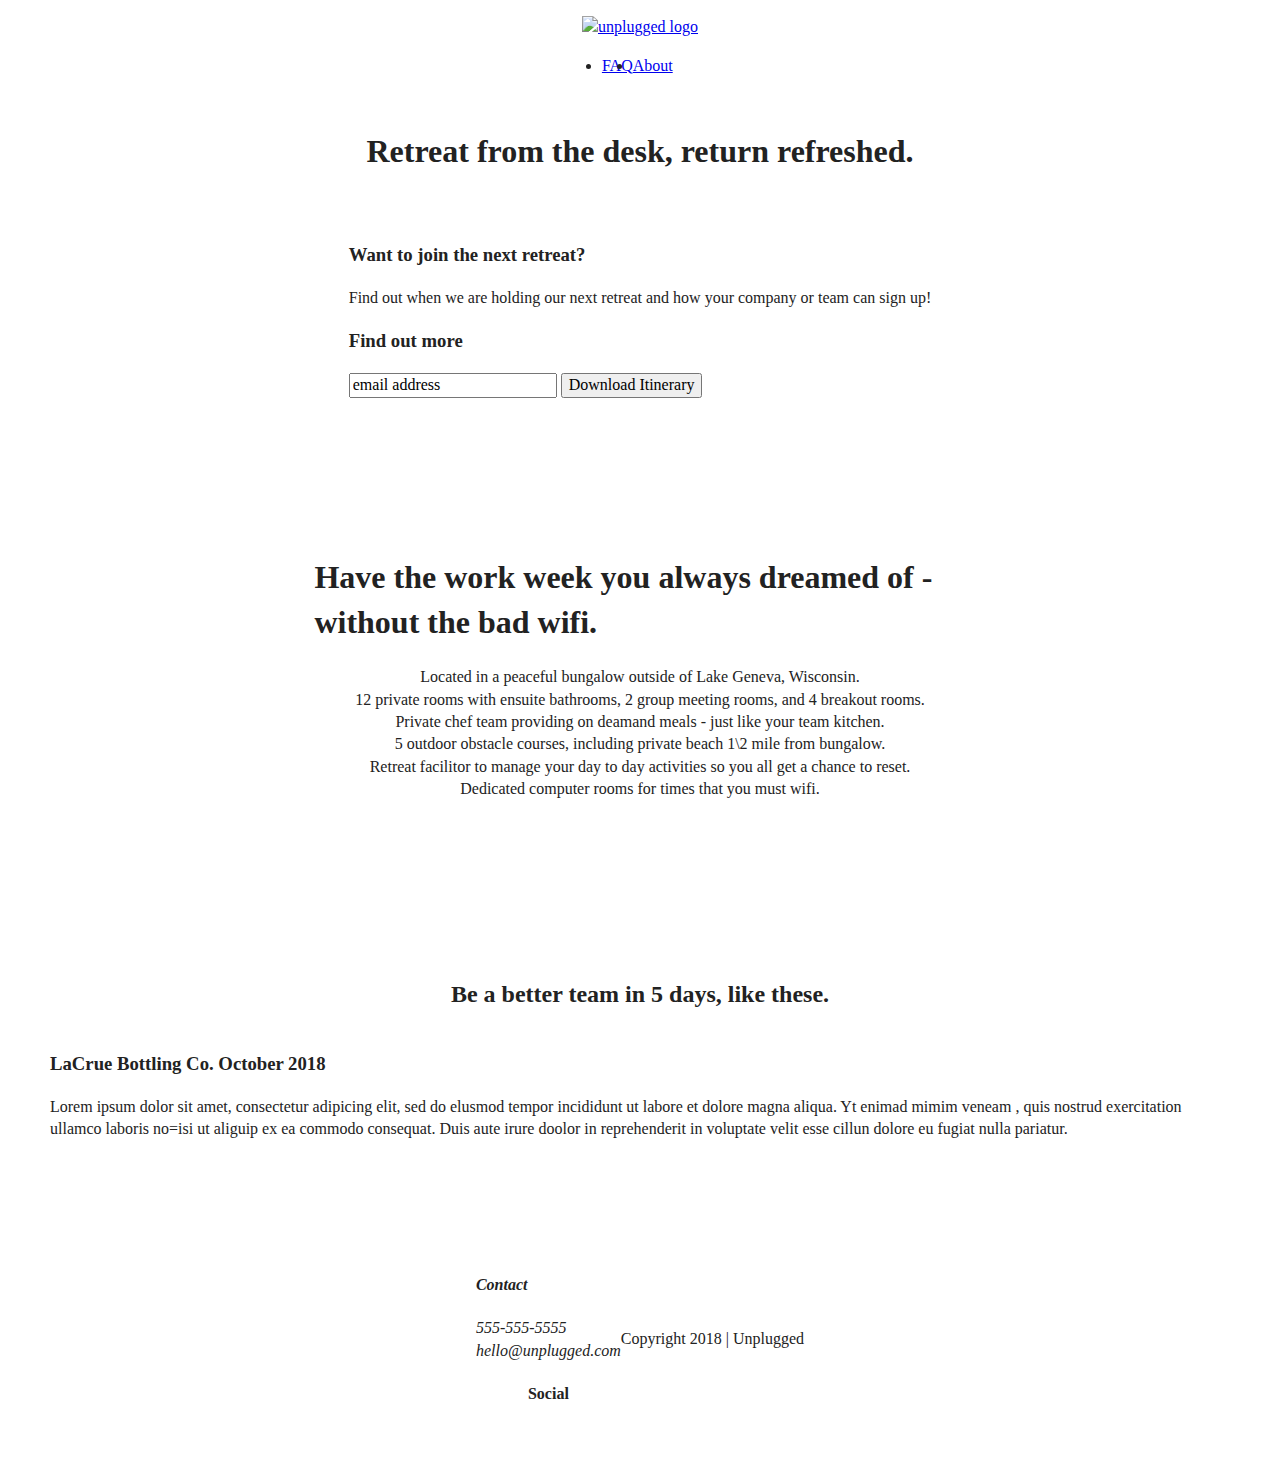
==== index.html @ b589d558 "edit css2" ====
<!doctype html>
<html class="no-js" lang="">

<head>
  <meta charset="utf-8">
  <meta http-equiv="x-ua-compatible" content="ie=edge">
  <title></title>
  <meta name="description" content="">
  <meta name="viewport" content="width=device-width, initial-scale=1, shrink-to-fit=no">

  <link rel="manifest" href="site.webmanifest">
  <link rel="apple-touch-icon" href="icon.png">
  <!-- Place favicon.ico in the root directory -->

  <link rel="stylesheet" href="css/normalize.css">
  <link rel="stylesheet" href="css/main.css">
</head>

<body>
  <!--[if lte IE 9]>
    <p class="browserupgrade">You are using an <strong>outdated</strong> browser. Please <a href="https://browsehappy.com/">upgrade your browser</a> to improve your experience and security.</p>
  <![endif]-->

  <!-- Add your site or application content here -->

  <header>
    <div class="content-wrapper">
      <a href="#">
        <img src="" alt="unplugged logo">
      </a>
      <div class="header-divider"></div>
      <nav>
        <ul>
          <li><a href="faq/index.html" target="_blank">FAQ</a></li>
          <li><a href="about/index.html" target="_blank">About</a></li>
        </ul>
      </nav>
    </div>
  </header>
  <main>
    <section class="hero-area">
      <div class="content-wrapper">
        <h1>Retreat from the desk, return refreshed.</h1>
      </div>
    </section>
    <aside>
      <div class="content-wrapper">
        <div class="form-description">
          <h3>Want to join the next retreat?</h3>
          <p>
            Find out when we are holding our next retreat and how your company or team can sign up!
          </p>
        </div>
        <div class="form">
          <h3>Find out more</h3>
          <input type="text" name="name" value="email address">
          <input type="button" value="Download Itinerary">
        </div>
      </div> <!-- aside content wrapper ends -->
    </aside>

    <section class="features">
      <article class="features-items">
        <h1>Have the work week you always dreamed of - without the bad wifi.</h1>
        <p class="fontawesome-icon"></p>
        <p class="features-item-description">Located in a peaceful bungalow outside of Lake Geneva, Wisconsin.</p>
        <p class="fontawesome-icon"></p>
        <p class="features-item-description">12 private rooms with ensuite bathrooms, 2 group meeting rooms, and 4 breakout rooms.</p>
        <p class="fontawesome-icon"></p>
        <p class="features-item-description">Private chef team providing on deamand meals - just like your team kitchen.</p>
        <p class="fontawesome-icon"></p>
        <p class="features-item-description">5 outdoor obstacle courses, including private beach 1\2 mile from bungalow.</p>
        <p class="fontawesome-icon"></p>
        <p class="features-item-description">Retreat facilitor to manage your day to day activities so you all get a chance to reset.</p>
        <p class="fontawesome-icon"></p>
        <p class="features-item-description">Dedicated computer rooms for times that you must wifi.</p>
      </article>
    </section>

    <section class="reviews">
        <div class="content-wrapper">
        <h2>Be a better team in 5 days, like these.</h2>
        <div>    
          <h3>LaCrue Bottling Co. October 2018</h3>
        <p>Lorem ipsum dolor sit amet, consectetur adipicing elit, sed do elusmod tempor incididunt ut labore et dolore magna aliqua. Yt enimad mimim veneam , quis nostrud exercitation ullamco laboris no=isi ut aliguip ex ea commodo consequat. Duis aute irure doolor in reprehenderit in voluptate velit esse cillun dolore eu fugiat nulla pariatur.</p>
      </div>
        
      </div>
      </section>

  </main> <!-- main wrapper -->

  
  <footer>
    <div class="content-wrapper">
      <div class="footer-content">
        <address class="contact">
          <h4>Contact</h4>
          <p>
            555-555-5555<br>
            hello@unplugged.com
          </p>
        </address>
        <div class="social">
          <h4>Social</h4>
          <div class="social-icons">
            <p>
              <a href="https://www.facebook.com/Arnieb/" target="_blank"></a>
            </p>
            <p>
              <a href="https://twitter.com/Arnieb" target="_blank"></a>
            </p>
            <p>
              <a href="https://www.instagram.com/Arnieb/" target="_blank"></a>
            </p>
          </div>
        </div>
      </div> <!-- footer content ends -->
    </div>
    <!--footer content-wrapper ends-->
    <div class="copyright">
      <p>Copyright 2018 | Unplugged</p>
    </div>
  </footer>
  <script src="js/vendor/modernizr-3.6.0.min.js"></script>
  <script src="https://code.jquery.com/jquery-3.3.1.min.js" integrity="sha256-FgpCb/KJQlLNfOu91ta32o/NMZxltwRo8QtmkMRdAu8="
    crossorigin="anonymous"></script>
  <script>
    window.jQuery || document.write('<script src="js/vendor/jquery-3.3.1.min.js"><\/script>')

  </script>
  <script src="js/plugins.js"></script>
  <script src="js/main.js"></script>

  <!-- Google Analytics: change UA-XXXXX-Y to be your site's ID. -->
  <script>
    window.ga = function () {
      ga.q.push(arguments)
    };
    ga.q = [];
    ga.l = +new Date;
    ga('create', 'UA-XXXXX-Y', 'auto');
    ga('send', 'pageview')

  </script>
  <script src="https://www.google-analytics.com/analytics.js" async defer></script>
</body>

</html>
---- css/main.css ----
/*! HTML5 Boilerplate v7.1.0 | MIT License | https://html5boilerplate.com/ */

/* main.css 1.0.0 | MIT License | https://github.com/h5bp/main.css#readme */
/*
 * What follows is the result of much research on cross-browser styling.
 * Credit left inline and big thanks to Nicolas Gallagher, Jonathan Neal,
 * Kroc Camen, and the H5BP dev community and team.
 */

 
/* ==========================================================================
   Base styles: opinionated defaults
   ========================================================================== */

   html {
    color: #222;
    font-size: 1em;
    line-height: 1.4;
}

/*
 * Remove text-shadow in selection highlight:
 * https://twitter.com/miketaylr/status/12228805301
 *
 * Vendor-prefixed and regular ::selection selectors cannot be combined:
 * https://stackoverflow.com/a/16982510/7133471
 *
 * Customize the background color to match your design.
 */

::-moz-selection {
    background: #b3d4fc;
    text-shadow: none;
}

::selection {
    background: #b3d4fc;
    text-shadow: none;
}

/*
 * A better looking default horizontal rule
 */

hr {
    display: block;
    height: 1px;
    border: 0;
    border-top: 1px solid #ccc;
    margin: 1em 0;
    padding: 0;
}

/*
 * Remove the gap between audio, canvas, iframes,
 * images, videos and the bottom of their containers:
 * https://github.com/h5bp/html5-boilerplate/issues/440
 */

audio,
canvas,
iframe,
img,
svg,
video {
    vertical-align: middle;
}

/*
 * Remove default fieldset styles.
 */

fieldset {
    border: 0;
    margin: 0;
    padding: 0;
}

/*
 * Allow only vertical resizing of textareas.
 */

textarea {
    resize: vertical;
}

/* ==========================================================================
   Browser Upgrade Prompt
   ========================================================================== */

.browserupgrade {
    margin: 0.2em 0;
    background: #ccc;
    color: #000;
    padding: 0.2em 0;
}




 /* ==========================================================================
   Author's custom styles
   ========================================================================== */

/*---------base-header----footer---styles--------*/

header, 
footer{
    display: flex;
    justify-content: center;
    align-items: center;
    flex-flow: row wrap;
}


header {
    padding: 15px 0;
}
}

header .content-wrapper {
    display: flex;
    justify-content: center;
    align-items: center;
    flex-flow: row wrap;
    margin: 0;

}

header figure {

}

.contact-wrapper {
    width: 100%;
}

.header-devider {
    width:     ;

}

header nav {
    display: flex;
    justify-content: space-around;
    align-items: center;
    flex-flow: row wrap;
    width: 60%;

}

.reviews {
    display: flex;
    justify-content: center;
    align-items: center;
    flex-flow: row wrap;

}

header nav ul {
    display: flex;
    justify-content: center;
    align-items: center;
    width: 44%;
}

.hero-area {
    display: flex;
    justify-content: center;
    align-items: center;
}

aside {
    display: flex;
    justify-content: center;
    align-items: center;
    flex-flow: row wrap;
    padding: 28px 36px;
}



.features {
    display: flex;
    justify-content: center;
    align-items: center;
    flex-flow: row wrap;
    padding: 48px; 
}

.features article{
    width: 100%;
    padding: 60px;
}

.features .features-items {
    display: flex;
    justify-content: center;
    align-items: center;
    flex-flow: row wrap;
    width: 55%;
}  

.features p {
    margin: 0px;
}

.reviews {
    display: flex;
    justify-content: center;
    align-items: center;
    flex-flow: row wrap;
    padding: 50px;
}

.reviews h3{
    width: 47%;
}

.reviews .content-wrapper {
    display: flex;
    justify-content: center;
    align-items: center;
    flex-flow: row wrap;
}

.mission {
    display: flex;
    justify-content: center;
    align-items: center;
    flex-flow: row wrap;
}

.contact-section {
    display: flex;
    justify-content: center;
    align-items: center;
    flex-flow: row wrap;
}

.faq {
    display: flex;
    justify-content: center;
    align-items: center;
    flex-flow: row wrap;
}

.faq .content-wrapper {
    display: flex;
    justify-content: center;
    align-items: center;
    flex-flow: row wrap;
}

/*----------------Mobile Styles - Homepage------------*/

.hero-area {
    flex-flow: row wrap;

}


/*------footer------*/

footer {
    padding: 46px 0;
}

footer .comtent-wrapper {
    width: 55%;
    margin: 50px 0;
}

footer .social-icons {
    display: flex;
    justify-content: center;
    align-items: center;
}

footer .social {
    display: flex;
    justify-content: center;
    align-items: center;
}

footer p {
    margin: 0px;
}







 /* ==========================================================================
   Helper classes
   ========================================================================== */

/*
 * Hide visually and from screen readers
 */

 .hidden {
  display: none !important;
}

/*
* Hide only visually, but have it available for screen readers:
* https://snook.ca/archives/html_and_css/hiding-content-for-accessibility
*
* 1. For long content, line feeds are not interpreted as spaces and small width
*    causes content to wrap 1 word per line:
*    https://medium.com/@jessebeach/beware-smushed-off-screen-accessible-text-5952a4c2cbfe
*/

.visuallyhidden {
  border: 0;
  clip: rect(0 0 0 0);
  height: 1px;
  margin: -1px;
  overflow: hidden;
  padding: 0;
  position: absolute;
  width: 1px;
  white-space: nowrap; /* 1 */
}

/*
* Extends the .visuallyhidden class to allow the element
* to be focusable when navigated to via the keyboard:
* https://www.drupal.org/node/897638
*/

.visuallyhidden.focusable:active,
.visuallyhidden.focusable:focus {
  clip: auto;
  height: auto;
  margin: 0;
  overflow: visible;
  position: static;
  width: auto;
  white-space: inherit;
}

/*
* Hide visually and from screen readers, but maintain layout
*/

.invisible {
  visibility: hidden;
}

/*
* Clearfix: contain floats
*
* For modern browsers
* 1. The space content is one way to avoid an Opera bug when the
*    `contenteditable` attribute is included anywhere else in the document.
*    Otherwise it causes space to appear at the top and bottom of elements
*    that receive the `clearfix` class.
* 2. The use of `table` rather than `block` is only necessary if using
*    `:before` to contain the top-margins of child elements.
*/

.clearfix:before,
.clearfix:after {
  content: " "; /* 1 */
  display: table; /* 2 */
}

.clearfix:after {
  clear: both;
}

 
/* ==========================================================================
   EXAMPLE Media Queries for Responsive Design.
   These examples override the primary ('mobile first') styles.
   Modify as content requires.
   ========================================================================== */

   @media only screen and (min-width: 35em) {
    /* Style adjustments for viewports that meet the condition */
}

@media print,
       (-webkit-min-device-pixel-ratio: 1.25),
       (min-resolution: 1.25dppx),
       (min-resolution: 120dpi) {
    /* Style adjustments for high resolution devices */
}

 
/* ==========================================================================
   Print styles.
   Inlined to avoid the additional HTTP request:
   https://www.phpied.com/delay-loading-your-print-css/
   ========================================================================== */

   @media print {
    *,
    *:before,
    *:after {
        background: transparent !important;
        color: #000 !important; /* Black prints faster */
        -webkit-box-shadow: none !important;
        box-shadow: none !important;
        text-shadow: none !important;
    }

    a,
    a:visited {
        text-decoration: underline;
    }

    a[href]:after {
        content: " (" attr(href) ")";
    }

    abbr[title]:after {
        content: " (" attr(title) ")";
    }

    /*
     * Don't show links that are fragment identifiers,
     * or use the `javascript:` pseudo protocol
     */

    a[href^="#"]:after,
    a[href^="javascript:"]:after {
        content: "";
    }

    pre {
        white-space: pre-wrap !important;
    }
    pre,
    blockquote {
        border: 1px solid #999;
        page-break-inside: avoid;
    }

    /*
     * Printing Tables:
     * http://css-discuss.incutio.com/wiki/Printing_Tables
     */

    thead {
        display: table-header-group;
    }

    tr,
    img {
        page-break-inside: avoid;
    }

    p,
    h2,
    h3 {
        orphans: 3;
        widows: 3;
    }

    h2,
    h3 {
        page-break-after: avoid;
    }
}
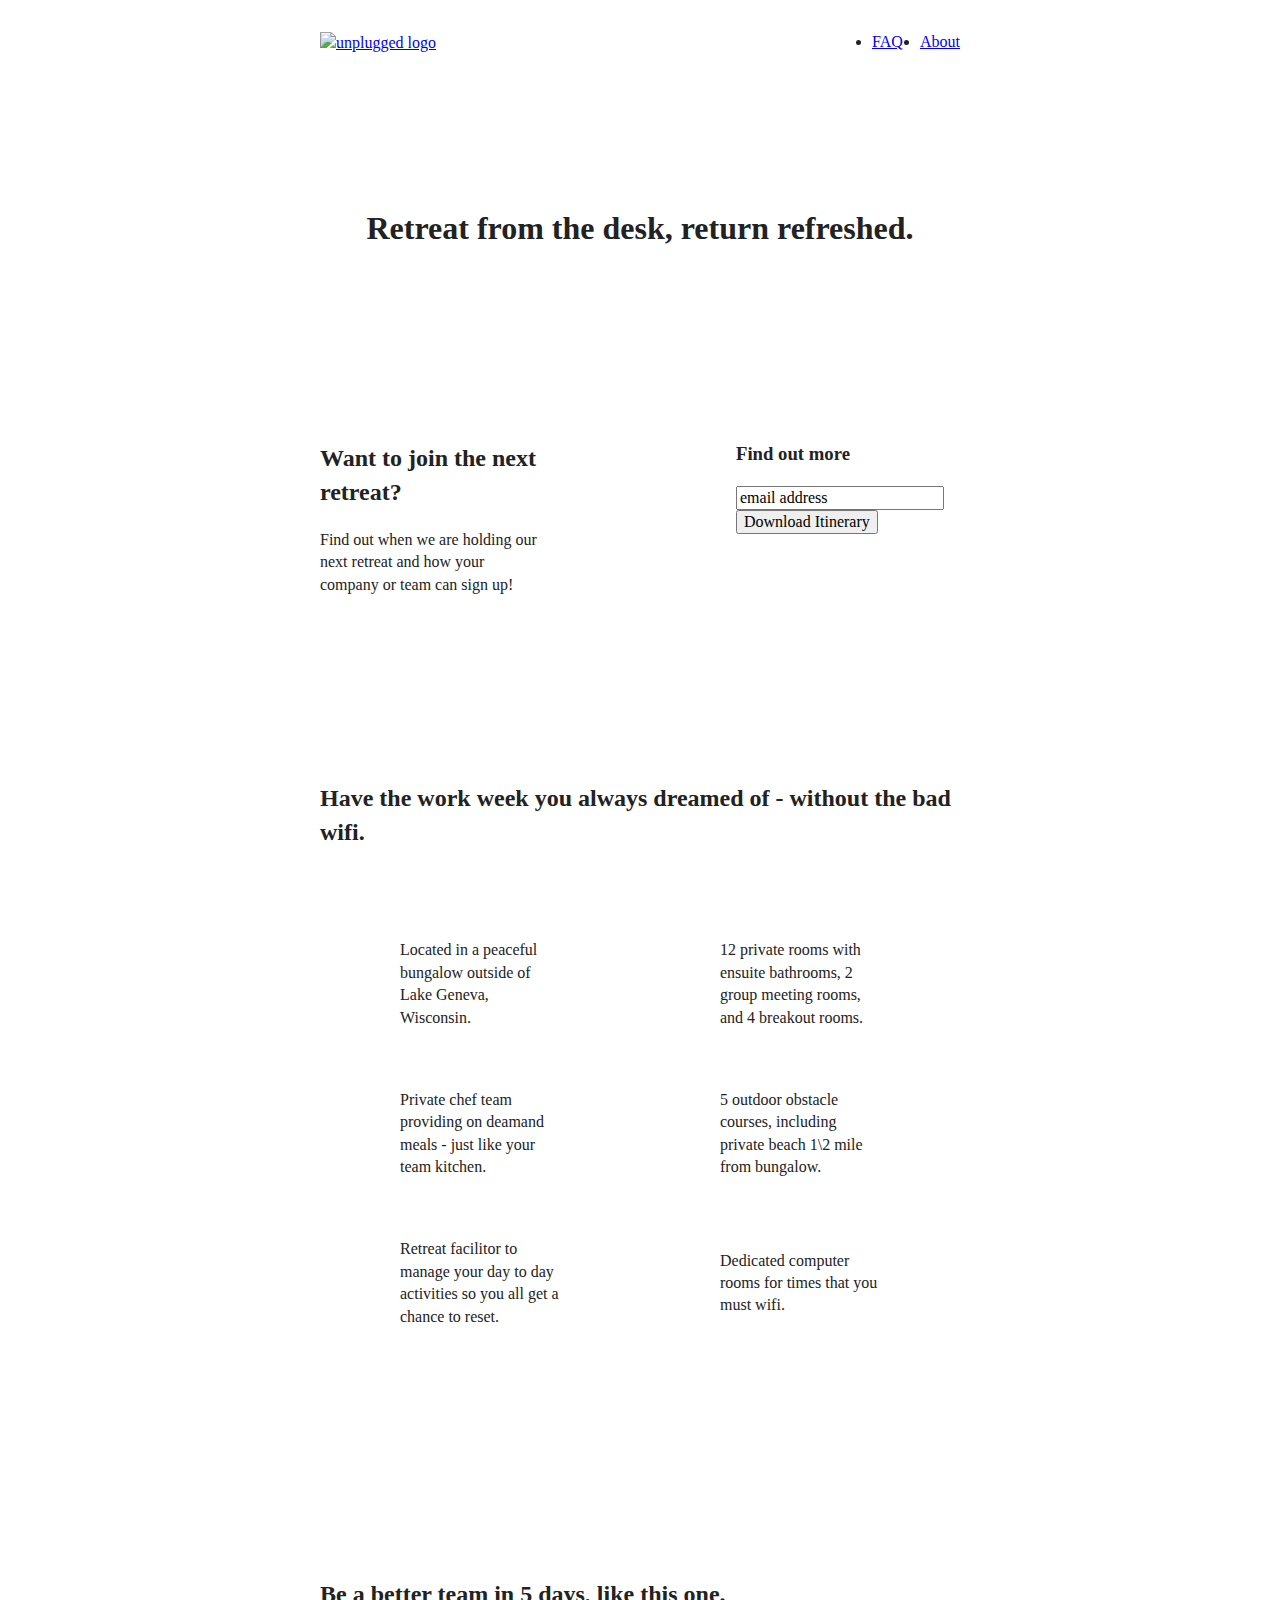
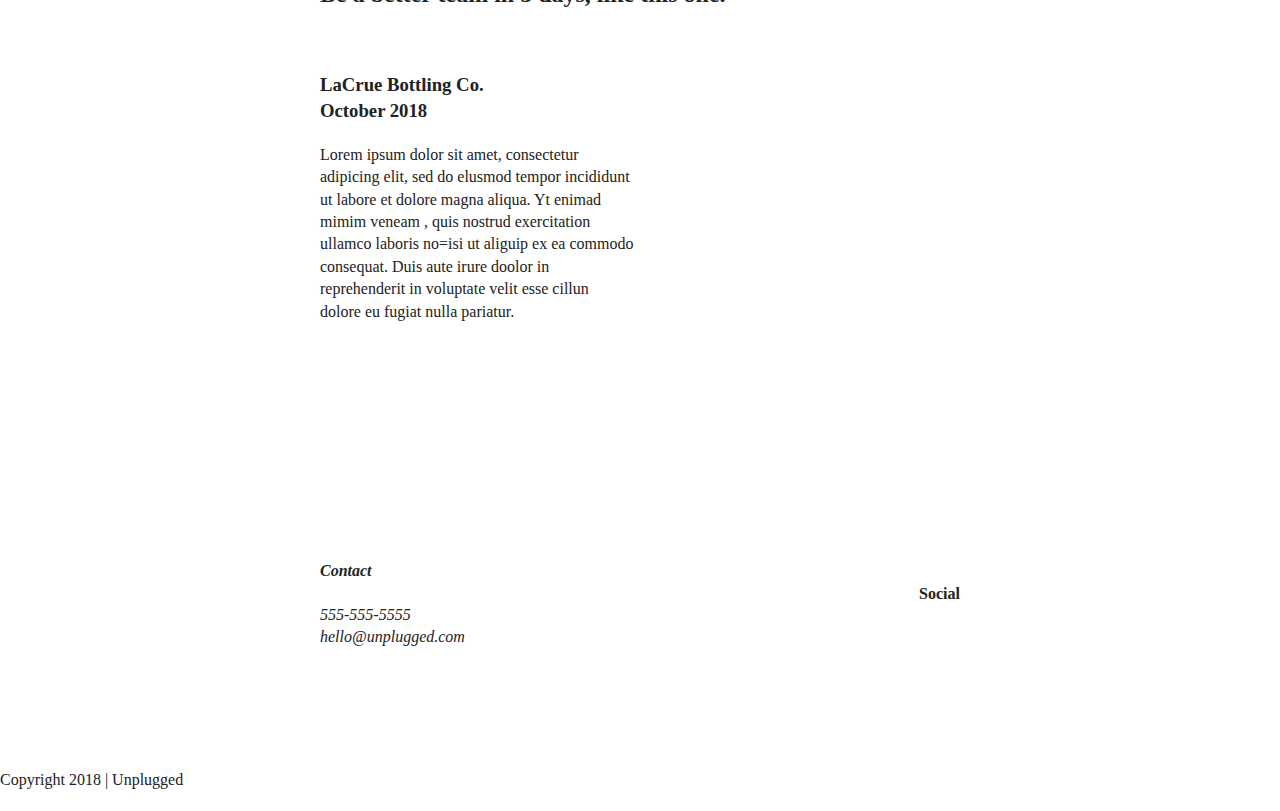
==== commit 7beadbf8: "edit css/html" ====
--- a/index.html
+++ b/index.html
@@ -37,16 +37,18 @@
       </nav>
     </div>
   </header>
+  
   <main>
     <section class="hero-area">
       <div class="content-wrapper">
         <h1>Retreat from the desk, return refreshed.</h1>
       </div>
     </section>
-    <aside>
+
+    <aside>      
       <div class="content-wrapper">
         <div class="form-description">
-          <h3>Want to join the next retreat?</h3>
+          <h2>Want to join the next retreat?</h2>
           <p>
             Find out when we are holding our next retreat and how your company or team can sign up!
           </p>
@@ -60,37 +62,51 @@
     </aside>
 
     <section class="features">
-      <article class="features-items">
-        <h1>Have the work week you always dreamed of - without the bad wifi.</h1>
-        <p class="fontawesome-icon"></p>
-        <p class="features-item-description">Located in a peaceful bungalow outside of Lake Geneva, Wisconsin.</p>
-        <p class="fontawesome-icon"></p>
-        <p class="features-item-description">12 private rooms with ensuite bathrooms, 2 group meeting rooms, and 4 breakout rooms.</p>
-        <p class="fontawesome-icon"></p>
-        <p class="features-item-description">Private chef team providing on deamand meals - just like your team kitchen.</p>
-        <p class="fontawesome-icon"></p>
-        <p class="features-item-description">5 outdoor obstacle courses, including private beach 1\2 mile from bungalow.</p>
-        <p class="fontawesome-icon"></p>
-        <p class="features-item-description">Retreat facilitor to manage your day to day activities so you all get a chance to reset.</p>
-        <p class="fontawesome-icon"></p>
-        <p class="features-item-description">Dedicated computer rooms for times that you must wifi.</p>
-      </article>
+      <div class="content-wrapper">
+        <h2>Have the work week you always dreamed of - without the bad wifi.</h2>
+          <div class="features-items">
+            <article>  
+                <p class="fontawesome-icon"></p>
+                <p class="features-item-description">Located in a peaceful bungalow outside of Lake Geneva, Wisconsin.</p>
+            </article>
+            <article>
+                  <p class="fontawesome-icon"></p>
+                   <p class="features-item-description">12 private rooms with ensuite bathrooms, 2 group meeting rooms, and 4 breakout rooms.</p>
+            </article>
+            <article>
+                <p class="fontawesome-icon"></p>
+                <p class="features-item-description">Private chef team providing on deamand meals - just like your team kitchen.</p>
+            </article>
+            <article>
+                 <p class="fontawesome-icon"></p>
+                 <p class="features-item-description">5 outdoor obstacle courses, including private beach 1\2 mile from bungalow.</p>
+            </article>
+            <article>
+                 <p class="fontawesome-icon"></p>
+                 <p class="features-item-description">Retreat facilitor to manage your day to day activities so you all get a chance to reset.</p>
+            </article>
+            <article>
+                  <p class="fontawesome-icon"></p>
+                  <p class="features-item-description">Dedicated computer rooms for times that you must wifi.</p>
+           </article>  
+          </div>
+       </div>
     </section>
 
     <section class="reviews">
-        <div class="content-wrapper">
-        <h2>Be a better team in 5 days, like these.</h2>
-        <div>    
-          <h3>LaCrue Bottling Co. October 2018</h3>
-        <p>Lorem ipsum dolor sit amet, consectetur adipicing elit, sed do elusmod tempor incididunt ut labore et dolore magna aliqua. Yt enimad mimim veneam , quis nostrud exercitation ullamco laboris no=isi ut aliguip ex ea commodo consequat. Duis aute irure doolor in reprehenderit in voluptate velit esse cillun dolore eu fugiat nulla pariatur.</p>
+      <div class="content-wrapper">
+        <h2>Be a better team in 5 days, like this one.</h2>
+          <article>
+            <div>    
+             <h3>LaCrue Bottling Co. October 2018</h3>
+              <p>Lorem ipsum dolor sit amet, consectetur adipicing elit, sed do elusmod tempor incididunt ut labore et dolore magna aliqua. Yt enimad mimim veneam , quis nostrud exercitation ullamco laboris no=isi ut aliguip ex ea commodo consequat. Duis aute irure doolor in reprehenderit in voluptate velit esse cillun dolore eu fugiat nulla pariatur.</p>
+            </div>
+          </article>  
       </div>
-        
-      </div>
-      </section>
+    </section>
 
   </main> <!-- main wrapper -->
-
-  
+ 
   <footer>
     <div class="content-wrapper">
       <div class="footer-content">
@@ -122,6 +138,7 @@
       <p>Copyright 2018 | Unplugged</p>
     </div>
   </footer>
+
   <script src="js/vendor/modernizr-3.6.0.min.js"></script>
   <script src="https://code.jquery.com/jquery-3.3.1.min.js" integrity="sha256-FgpCb/KJQlLNfOu91ta32o/NMZxltwRo8QtmkMRdAu8="
     crossorigin="anonymous"></script>
--- a/css/main.css
+++ b/css/main.css
@@ -102,6 +102,10 @@
    Author's custom styles
    ========================================================================== */
 
+.contact-wrapper {
+    width: 100%;
+}
+
 /*---------base-header----footer---styles--------*/
 
 header, 
@@ -116,7 +120,7 @@
 header {
     padding: 15px 0;
 }
-}
+
 
 header .content-wrapper {
     display: flex;
@@ -124,20 +128,12 @@
     align-items: center;
     flex-flow: row wrap;
     margin: 0;
-
-}
-
-header figure {
-
-}
-
-.contact-wrapper {
+}
+
+.header-divider {
     width: 100%;
-}
-
-.header-devider {
-    width:     ;
-
+    height: 1px;
+    margin: 10px 0 20px 0;
 }
 
 header nav {
@@ -146,152 +142,158 @@
     align-items: center;
     flex-flow: row wrap;
     width: 60%;
-
-}
-
-.reviews {
-    display: flex;
-    justify-content: center;
-    align-items: center;
-    flex-flow: row wrap;
-
-}
-
+}
 header nav ul {
     display: flex;
-    justify-content: center;
-    align-items: center;
-    width: 44%;
-}
-
-.hero-area {
-    display: flex;
-    justify-content: center;
-    align-items: center;
-}
-
-aside {
-    display: flex;
-    justify-content: center;
-    align-items: center;
-    flex-flow: row wrap;
-    padding: 28px 36px;
-}
-
-
-
-.features {
-    display: flex;
-    justify-content: center;
-    align-items: center;
-    flex-flow: row wrap;
-    padding: 48px; 
-}
-
-.features article{
+    justify-content: space-around;
     width: 100%;
-    padding: 60px;
-}
-
-.features .features-items {
-    display: flex;
-    justify-content: center;
-    align-items: center;
-    flex-flow: row wrap;
-    width: 55%;
-}  
-
-.features p {
-    margin: 0px;
-}
-
-.reviews {
-    display: flex;
-    justify-content: center;
-    align-items: center;
-    flex-flow: row wrap;
-    padding: 50px;
-}
-
-.reviews h3{
-    width: 47%;
-}
-
-.reviews .content-wrapper {
-    display: flex;
-    justify-content: center;
-    align-items: center;
-    flex-flow: row wrap;
-}
-
-.mission {
-    display: flex;
-    justify-content: center;
-    align-items: center;
-    flex-flow: row wrap;
-}
-
-.contact-section {
-    display: flex;
-    justify-content: center;
-    align-items: center;
-    flex-flow: row wrap;
-}
-
-.faq {
-    display: flex;
-    justify-content: center;
-    align-items: center;
-    flex-flow: row wrap;
-}
-
-.faq .content-wrapper {
-    display: flex;
-    justify-content: center;
-    align-items: center;
-    flex-flow: row wrap;
-}
-
-/*----------------Mobile Styles - Homepage------------*/
-
-.hero-area {
-    flex-flow: row wrap;
-
-}
-
-
-/*------footer------*/
-
-footer {
-    padding: 46px 0;
-}
-
-footer .comtent-wrapper {
+  }
+  
+  footer {
+    flex-direction: column;
+  }
+  
+  footer p {
+    margin: 0;
+  }
+  
+  footer .content-wrapper {
     width: 55%;
     margin: 50px 0;
-}
-
-footer .social-icons {
-    display: flex;
-    justify-content: center;
-    align-items: center;
-}
-
-footer .social {
-    display: flex;
-    justify-content: center;
-    align-items: center;
-}
-
-footer p {
-    margin: 0px;
-}
-
-
-
-
-
-
+  }
+  
+  footer .contact {
+    margin-bottom: 50px;
+  }
+  
+  footer .social-icons {
+    display: flex;
+    justify-content: space-around;
+    align-items: center;
+  }
+  
+  footer .social-icons p {
+    display: flex;
+    justify-content: center;
+    align-items: center;
+  }
+  
+  footer .copyright {
+    margin: 20px 0;
+  }
+  
+  /* -------------------- Mobile Styles - Homepage -------------------- */
+
+/* Hero Area */
+
+.hero-area {
+    display: flex;
+    justify-content: center;
+    flex-flow: row wrap;
+  }
+  
+  /* Aside */
+  
+  aside {
+    display: flex;
+    justify-content: center;
+    align-items: center;
+    flex-flow: row wrap;
+  }
+  
+  /* Features */
+  
+  .features {
+    display: flex;
+    justify-content: center;
+    flex-flow: row wrap;
+  }
+  
+  .features h2 {
+    margin-bottom: 60px;
+  }
+  
+  .features article {
+    width: 55%;
+    margin: 30px 0;
+  }
+  
+  .features .features-items {
+    display: flex;
+    justify-content: center;
+    align-items: center;
+    flex-flow: row wrap;
+  }
+  
+  .features p {
+    margin: 0;
+  }
+  
+  /* Reviews */
+  
+  .reviews {
+    display: flex;
+    justify-content: center;
+    flex-flow: row wrap;
+  }
+  
+  .reviews h2 {
+    margin-bottom: 40px;
+  }
+  
+  .reviews h3 {
+    width: 55%;
+    margin: 20px 0;
+  }
+  
+  /* ==========================================================================
+     About Page
+     ========================================================================== */
+  
+  .mission {
+    display: flex;
+    justify-content: center;
+    align-items: center;
+    flex-flow: row wrap;
+  }
+  
+  .contact-section {
+    display: flex;
+    justify-content: center;
+    align-items: center;
+    flex-flow: row wrap;
+  }
+  
+  .contact-content p {
+    margin: 0;
+  }
+
+/* ==========================================================================
+   FAQ Page
+   ========================================================================== */
+
+   .faq {
+    display: flex;
+    justify-content: center;
+    align-items: center;
+    flex-flow: row wrap;
+  }
+  
+  .faq .content-wrapper {
+    margin: 50px 0 0 0;
+    display: flex;
+    justify-content: center;
+    align-items: center;
+    flex-flow: row wrap;
+  }
+  
+  .faq h2 {
+    margin-bottom: 40px;
+  }
+  
+  .faq-content {
+    margin-bottom: 50px;
+  }
 
  /* ==========================================================================
    Helper classes
@@ -380,9 +382,136 @@
    Modify as content requires.
    ========================================================================== */
 
-   @media only screen and (min-width: 35em) {
-    /* Style adjustments for viewports that meet the condition */
-}
+   @media only screen and (min-width:768px) {
+    /*Tablet styles here*/
+  
+    /* General styles */
+    .content-wrapper {
+      max-width: 640px;
+      margin: 100px 0;
+    }
+  
+    /* Header */
+    header {
+      justify-content: space-around;
+    }
+  
+    header .content-wrapper {
+      width: 100%;
+      justify-content: space-between;
+    }
+  
+    header nav {
+      width: 20%;
+    }
+  
+    header nav ul {
+      justify-content: space-between;
+    }
+  
+    .header-divider {
+      display: none;
+    }
+    /* Hero Area */
+  
+    /* Aside */
+    aside .content-wrapper {
+      margin: 50px 0;
+      display: flex;
+      justify-content: space-between;
+      flex-flow: row wrap;
+    }
+  
+    aside .content-wrapper .form-description,
+    aside .content-wrapper .form {
+      width: 35%;
+      margin: 0;
+    }
+  
+    /* Features */
+    .features article {
+      display: flex;
+      justify-content: center;
+      align-items: center;
+      flex-flow: column wrap;
+      flex-basis: 50%;
+    }
+    
+    .features .features-item-description {
+      width: 50%;
+    }
+  
+    /* Reviews */
+    .reviews article {
+      display: flex;
+      justify-content: space-between;
+    }
+  
+    .reviews article div {
+      width: 49%;
+    }
+  
+    /* Footer */
+    footer .content-wrapper {
+      width: 65%;
+      margin: 100px 0;
+    }
+  
+    .footer-content {
+      display: flex;
+      justify-content: space-between;
+      align-items: center;
+    }
+  
+    footer .contact {
+      margin-bottom: 0;
+    }
+  
+    footer .copyright {
+      width: 100%;
+    }
+  
+    /* ==========================================================================
+     About Page
+     ========================================================================== */
+  
+    .mission-content {
+      display: flex;
+      justify-content: space-between;
+      align-items: center;
+    }
+  
+    .mission-content p {
+      width: 40%;
+    }
+  
+    .contact-section .content-wrapper h2 {
+      width: 80%;
+    }
+  
+    .contact-content {
+      display: flex;
+      justify-content: space-between;
+      align-items: flex-start;
+    }
+  
+    /* ==========================================================================
+     FAQ Page
+     ========================================================================== */
+  
+    .faq .content-wrapper {
+      justify-content: space-between;
+    }
+  
+    .faq-content {
+      flex-basis: 40%;
+    }
+  
+    .faq h2 {
+      width: 100%;
+    }
+  }
+
 
 @media print,
        (-webkit-min-device-pixel-ratio: 1.25),
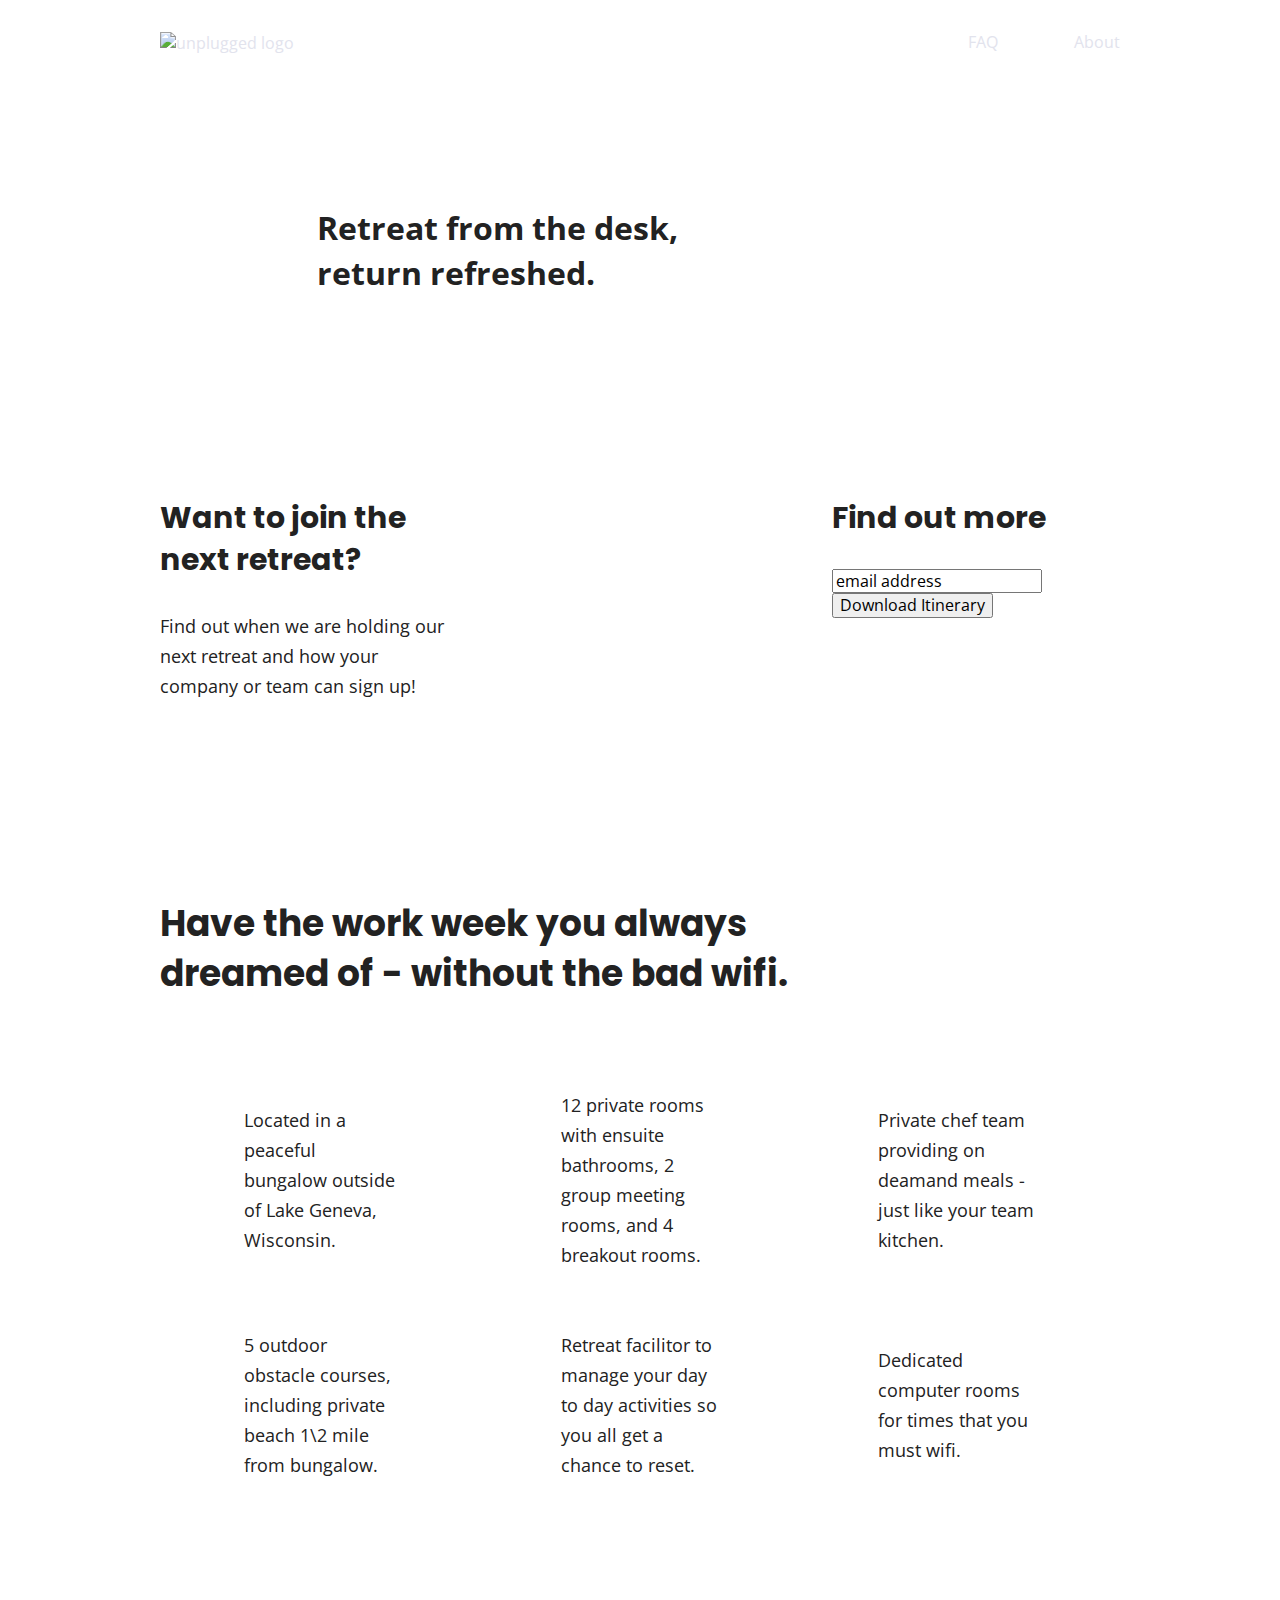
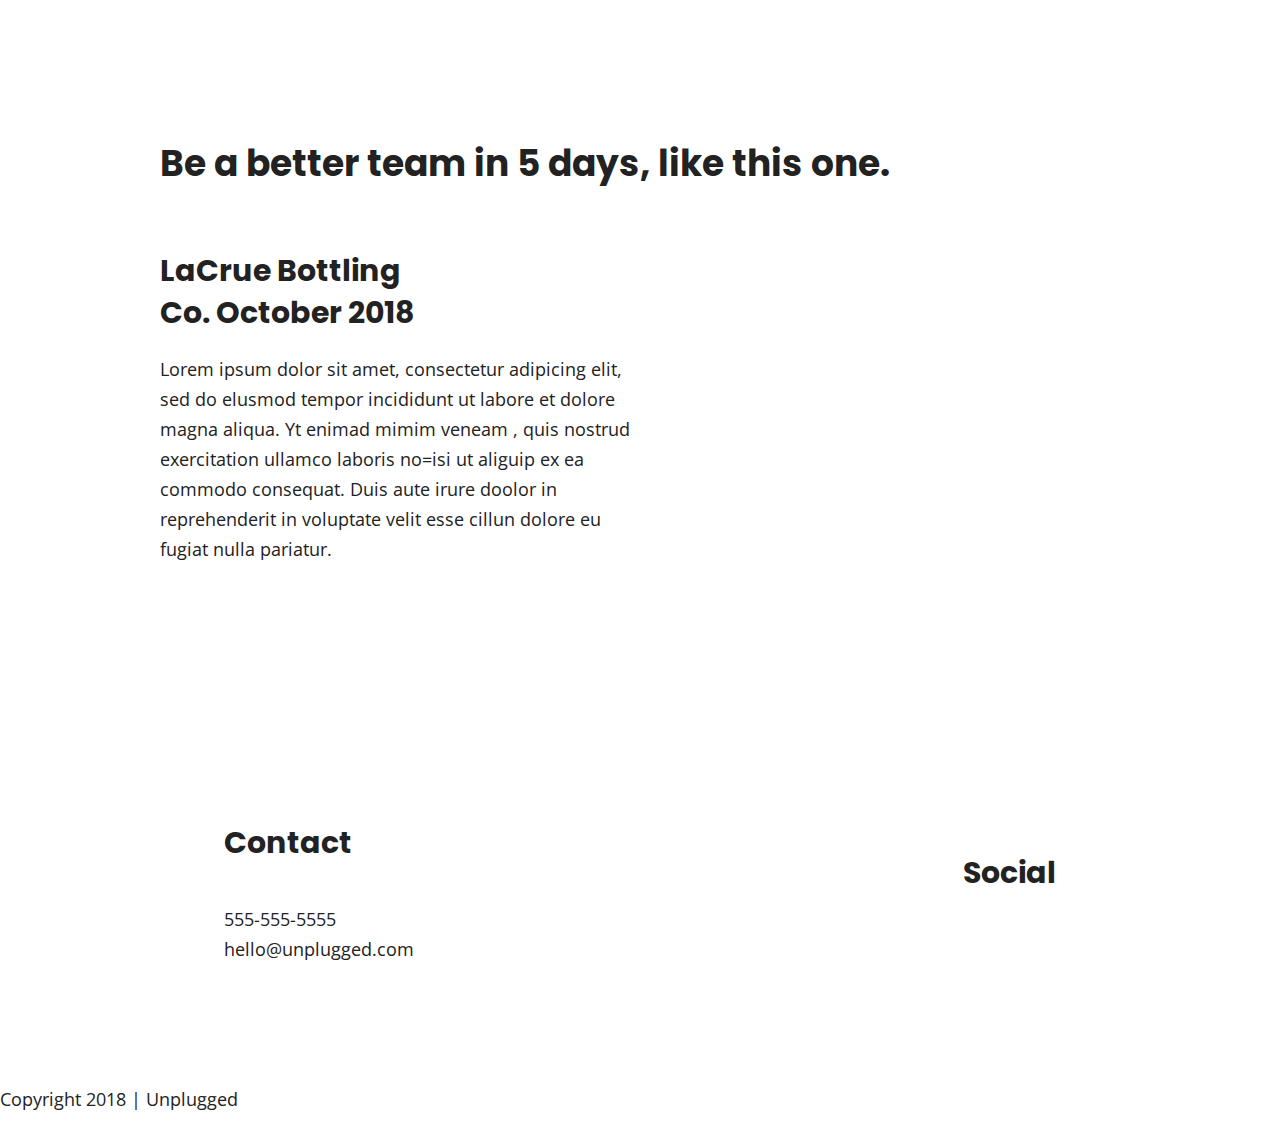
==== commit 5e5f0b84: "edit css4" ====
--- a/index.html
+++ b/index.html
@@ -14,6 +14,8 @@
 
   <link rel="stylesheet" href="css/normalize.css">
   <link rel="stylesheet" href="css/main.css">
+  <!-- Google Fonts -->
+  <link href="https://fonts.googleapis.com/css?family=Open+Sans:400,700|Poppins:500,700" rel="stylesheet">
 </head>
 
 <body>
@@ -48,7 +50,7 @@
     <aside>      
       <div class="content-wrapper">
         <div class="form-description">
-          <h2>Want to join the next retreat?</h2>
+          <h3>Want to join the next retreat?</h3>
           <p>
             Find out when we are holding our next retreat and how your company or team can sign up!
           </p>
--- a/css/main.css
+++ b/css/main.css
@@ -102,8 +102,57 @@
    Author's custom styles
    ========================================================================== */
 
+   /* General Styles */
+ 
+html {
+    font-size: 16px;
+}
+ 
+body {
+  font-family: 'Open Sans', sans-serif;
+  font-size: 1em;
+  text-align: left;
+}
+ 
+ul, 
+ol {
+  list-style-type: none;
+ 
+}
+ 
+a {
+  color: #e2e3ed;
+  text-decoration: none;
+}
+ 
+h2 {
+  font-family: 'Poppins', sans-serif;
+  font-size: 2.25em;
+  
+}
+ 
+h3, 
+h4 {
+     font-family: 'Poppins', sans-serif;
+     font-size: 1.875em;
+}
+ 
+p {
+  font-size: 1.125em;
+  line-height: 30px;
+	
+}
+ 
+ 
+address {
+  font-style: normal;
+ 
+}
+ 
+
 .contact-wrapper {
-    width: 100%;
+    width: 90%;
+    margin: 50px 0;
 }
 
 /*---------base-header----footer---styles--------*/
@@ -147,40 +196,40 @@
     display: flex;
     justify-content: space-around;
     width: 100%;
-  }
+}
   
   footer {
     flex-direction: column;
-  }
+}
   
   footer p {
     margin: 0;
-  }
-  
-  footer .content-wrapper {
+}
+  
+footer .content-wrapper {
     width: 55%;
     margin: 50px 0;
-  }
-  
-  footer .contact {
+}
+  
+footer .contact {
     margin-bottom: 50px;
   }
   
-  footer .social-icons {
+footer .social-icons {
     display: flex;
     justify-content: space-around;
     align-items: center;
-  }
-  
-  footer .social-icons p {
-    display: flex;
-    justify-content: center;
-    align-items: center;
-  }
-  
-  footer .copyright {
+}
+  
+footer .social-icons p {
+    display: flex;
+    justify-content: center;
+    align-items: center;
+}
+  
+footer .copyright {
     margin: 20px 0;
-  }
+}
   
   /* -------------------- Mobile Styles - Homepage -------------------- */
 
@@ -194,7 +243,7 @@
   
   /* Aside */
   
-  aside {
+ aside {
     display: flex;
     justify-content: center;
     align-items: center;
@@ -203,17 +252,17 @@
   
   /* Features */
   
-  .features {
-    display: flex;
-    justify-content: center;
-    flex-flow: row wrap;
-  }
-  
-  .features h2 {
+.features {
+    display: flex;
+    justify-content: center;
+    flex-flow: row wrap;
+  }
+  
+.features h2 {
     margin-bottom: 60px;
   }
   
-  .features article {
+.features article {
     width: 55%;
     margin: 30px 0;
   }
@@ -225,23 +274,23 @@
     flex-flow: row wrap;
   }
   
-  .features p {
+.features p {
     margin: 0;
   }
   
   /* Reviews */
   
-  .reviews {
-    display: flex;
-    justify-content: center;
-    flex-flow: row wrap;
-  }
-  
-  .reviews h2 {
+.reviews {
+    display: flex;
+    justify-content: center;
+    flex-flow: row wrap;
+  }
+  
+.reviews h2 {
     margin-bottom: 40px;
   }
   
-  .reviews h3 {
+.reviews h3 {
     width: 55%;
     margin: 20px 0;
   }
@@ -250,21 +299,21 @@
      About Page
      ========================================================================== */
   
-  .mission {
-    display: flex;
-    justify-content: center;
-    align-items: center;
-    flex-flow: row wrap;
-  }
-  
-  .contact-section {
-    display: flex;
-    justify-content: center;
-    align-items: center;
-    flex-flow: row wrap;
-  }
-  
-  .contact-content p {
+.mission {
+    display: flex;
+    justify-content: center;
+    align-items: center;
+    flex-flow: row wrap;
+  }
+  
+.contact-section {
+    display: flex;
+    justify-content: center;
+    align-items: center;
+    flex-flow: row wrap;
+  }
+  
+.contact-content p {
     margin: 0;
   }
 
@@ -272,7 +321,7 @@
    FAQ Page
    ========================================================================== */
 
-   .faq {
+.faq {
     display: flex;
     justify-content: center;
     align-items: center;
@@ -287,11 +336,11 @@
     flex-flow: row wrap;
   }
   
-  .faq h2 {
+.faq h2 {
     margin-bottom: 40px;
   }
   
-  .faq-content {
+.faq-content {
     margin-bottom: 50px;
   }
 
@@ -303,7 +352,7 @@
  * Hide visually and from screen readers
  */
 
- .hidden {
+.hidden {
   display: none !important;
 }
 
@@ -512,6 +561,67 @@
     }
   }
 
+  @media only screen and (min-width: 1200px) {  
+    /*Desktop styles here */  
+        .content-wrapper {
+             max-width: 960px;
+  
+        }
+     
+         /* Hero */
+        .hero-area h1 {
+            width: 70%;
+        }
+     
+        /* Aside */
+        aside .content-wrapper {
+            justify-content:
+        }
+     
+        aside .content-wrapper .form-description,
+        aside .content-wrapper .form {
+            width: 30%;
+        }
+     
+        /* Features */
+        .features h2 {
+            width: 70%;
+        }
+     
+        .features article {
+            flex-basis: 33%;
+        }
+     
+        /* Reviews */ 
+        .reviews article div {
+            width: 50%;
+        }
+     
+    /* ==========================================================================
+       About Page
+       ========================================================================== */
+        .mission h2,
+        .contact-section .content-wrapper h2 {
+            width: 100%;
+        }
+     
+        .contact-section .content-wrapper h2 {
+            margin-bottom: 100%;
+        }
+     
+     
+    /* ==========================================================================
+       FAQ Page
+       ========================================================================== */
+        .faq h2 {
+            width: 100%;
+        }
+     
+        .faq-content {
+            flex-basis: 50%;
+        }
+     
+    }
 
 @media print,
        (-webkit-min-device-pixel-ratio: 1.25),
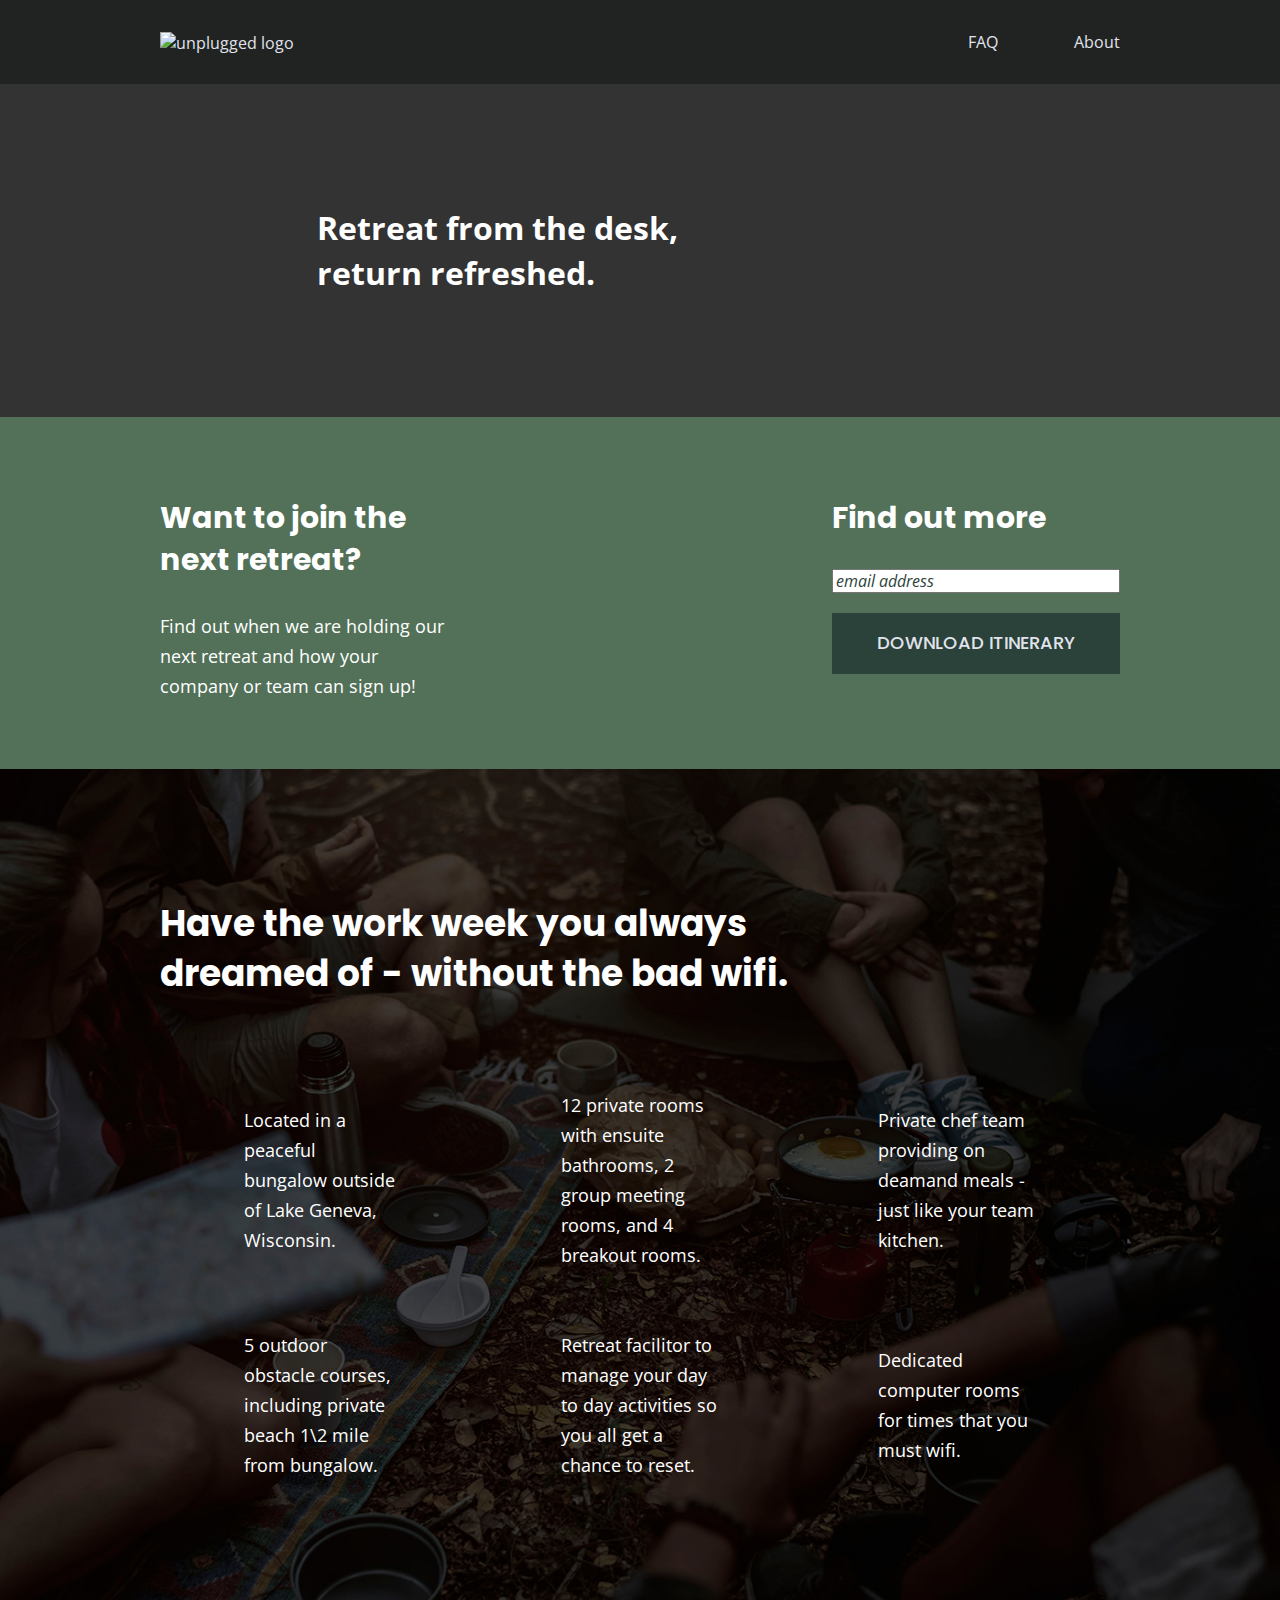
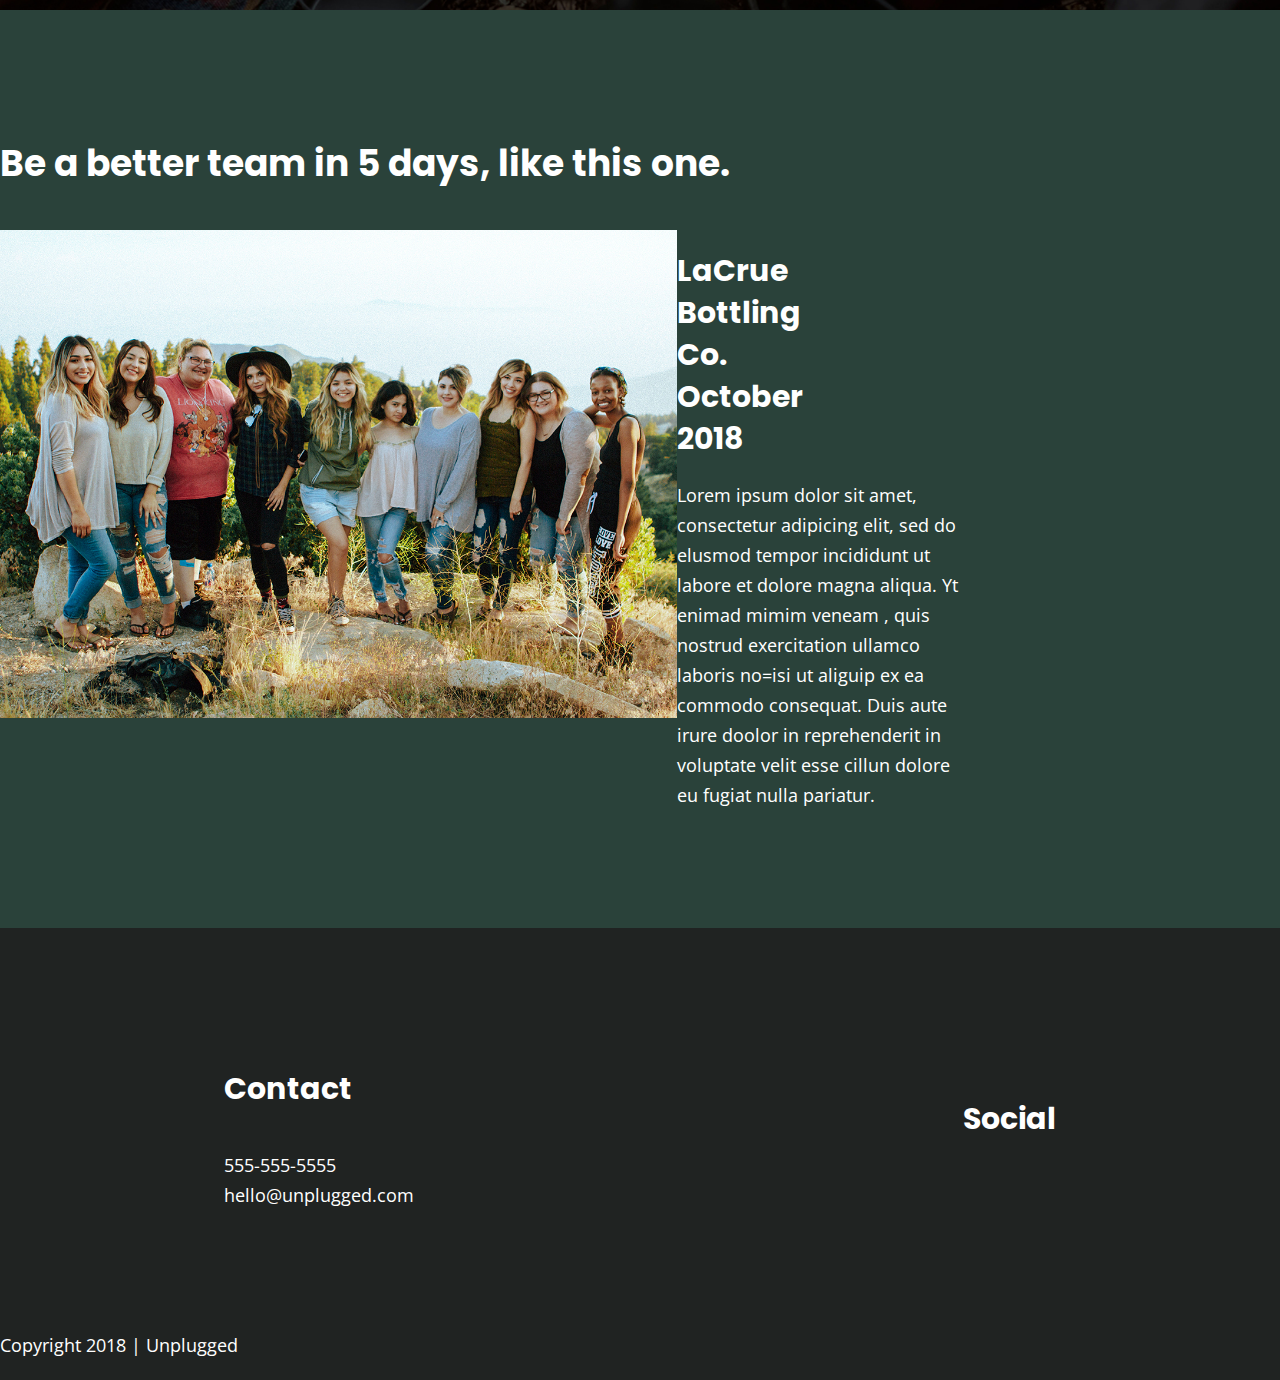
==== commit 50338f40: "add img" ====
--- a/index.html
+++ b/index.html
@@ -42,6 +42,7 @@
   
   <main>
     <section class="hero-area">
+        
       <div class="content-wrapper">
         <h1>Retreat from the desk, return refreshed.</h1>
       </div>
@@ -99,6 +100,9 @@
       <div class="content-wrapper">
         <h2>Be a better team in 5 days, like this one.</h2>
           <article>
+              <figure>
+                  <img src="img/omar.jpg">
+              </figure>
             <div>    
              <h3>LaCrue Bottling Co. October 2018</h3>
               <p>Lorem ipsum dolor sit amet, consectetur adipicing elit, sed do elusmod tempor incididunt ut labore et dolore magna aliqua. Yt enimad mimim veneam , quis nostrud exercitation ullamco laboris no=isi ut aliguip ex ea commodo consequat. Duis aute irure doolor in reprehenderit in voluptate velit esse cillun dolore eu fugiat nulla pariatur.</p>
--- a/css/main.css
+++ b/css/main.css
@@ -112,8 +112,9 @@
   font-family: 'Open Sans', sans-serif;
   font-size: 1em;
   text-align: left;
-}
- 
+ 
+}
+
 ul, 
 ol {
   list-style-type: none;
@@ -128,33 +129,46 @@
 h2 {
   font-family: 'Poppins', sans-serif;
   font-size: 2.25em;
-  
-}
- 
+  color: #fff;
+  
+}
+ 
+h1 {
+  color:#fff;
+}
+
 h3, 
 h4 {
      font-family: 'Poppins', sans-serif;
      font-size: 1.875em;
+     color: #FFFFFF;
 }
  
 p {
   font-size: 1.125em;
   line-height: 30px;
+  color: #fff;
 	
 }
- 
- 
+  
 address {
   font-style: normal;
  
 }
  
-
 .contact-wrapper {
     width: 90%;
     margin: 50px 0;
 }
 
+img { 
+	width: 100%;
+}
+ 
+figure {
+        margin: 0;
+}
+
 /*---------base-header----footer---styles--------*/
 
 header, 
@@ -163,11 +177,13 @@
     justify-content: center;
     align-items: center;
     flex-flow: row wrap;
+    background-color: #202322;
 }
 
 
 header {
     padding: 15px 0;
+    color: #202322;
 }
 
 
@@ -177,7 +193,8 @@
     align-items: center;
     flex-flow: row wrap;
     margin: 0;
-}
+  
+}  
 
 .header-divider {
     width: 100%;
@@ -198,12 +215,13 @@
     width: 100%;
 }
   
-  footer {
+footer {
     flex-direction: column;
 }
   
-  footer p {
+footer p {
     margin: 0;
+    color: #FFFFFF;
 }
   
 footer .content-wrapper {
@@ -225,23 +243,66 @@
     display: flex;
     justify-content: center;
     align-items: center;
+    color:#FFFFFF;
 }
   
 footer .copyright {
     margin: 20px 0;
+    color:#FFFFFF;
+}
+
+aside .form {
+  margin-top: 30px;
+  
+
+}
+ 
+aside .content-wrapper {
+  background-color: #527158;
+  
+}
+
+input[type=text] {
+  box-sizing: border-box;
+  width: 100%;
+  color: #2a423a;
+  font-style: italic;
+}
+ 
+input[type=button] {
+  width: 100%;
+  padding: 20px 0;
+  margin-top: 20px;
+  background-color: #2a423a;
+  font-family: 'Poppins', Helvetica, Arial, sans-serif;
+  font-weight: 500;
+  font-size: 1.125em;
+  color: #e2e3ed;
+  border: none;
+  text-align: center;
+  text-transform: uppercase;
 }
   
   /* -------------------- Mobile Styles - Homepage -------------------- */
 
 /* Hero Area */
 
+header figure {
+  width: 60%;
+  display: flex;
+  justify-content: center;
+  align-items: center;
+  flex-flow: row wrap;
+}
+
 .hero-area {
     display: flex;
     justify-content: center;
     flex-flow: row wrap;
-  }
-  
-  /* Aside */
+    background: url('../img/hero.jpg') center no-repeat #333;
+    background-size: cover;
+  }
+  
   
  aside {
     display: flex;
@@ -256,6 +317,8 @@
     display: flex;
     justify-content: center;
     flex-flow: row wrap;
+    background: url('../img/raw.jpg') center no-repeat #333;
+    background-size: cover;
   }
   
 .features h2 {
@@ -265,9 +328,10 @@
 .features article {
     width: 55%;
     margin: 30px 0;
-  }
-  
-  .features .features-items {
+    
+  }
+  
+.features .features-items {
     display: flex;
     justify-content: center;
     align-items: center;
@@ -282,18 +346,25 @@
   
 .reviews {
     display: flex;
-    justify-content: center;
-    flex-flow: row wrap;
+    justify-content: space-between;
+    flex-flow: row wrap;
+    background-color: #2A423A;
+
   }
   
 .reviews h2 {
     margin-bottom: 40px;
+    color: #fff;
+  
   }
   
 .reviews h3 {
     width: 55%;
     margin: 20px 0;
-  }
+    color: #fff;
+  }
+
+
   
   /* ==========================================================================
      About Page
@@ -464,17 +535,25 @@
     /* Hero Area */
   
     /* Aside */
+
+    aside {
+      background-color: #527158;
+
+  }
+
     aside .content-wrapper {
       margin: 50px 0;
       display: flex;
       justify-content: space-between;
       flex-flow: row wrap;
+     
     }
   
     aside .content-wrapper .form-description,
     aside .content-wrapper .form {
       width: 35%;
       margin: 0;
+      
     }
   
     /* Features */
@@ -561,20 +640,21 @@
     }
   }
 
-  @media only screen and (min-width: 1200px) {  
-    /*Desktop styles here */  
-        .content-wrapper {
-             max-width: 960px;
-  
-        }
+@media only screen and (min-width: 1200px) {  
+/*Desktop styles here */  
+
+.content-wrapper {
+      max-width: 960px;
+  
+}
      
          /* Hero */
-        .hero-area h1 {
-            width: 70%;
-        }
+.hero-area h1 {
+      width: 70%;
+}
      
         /* Aside */
-        aside .content-wrapper {
+aside .content-wrapper {
             justify-content:
         }
      
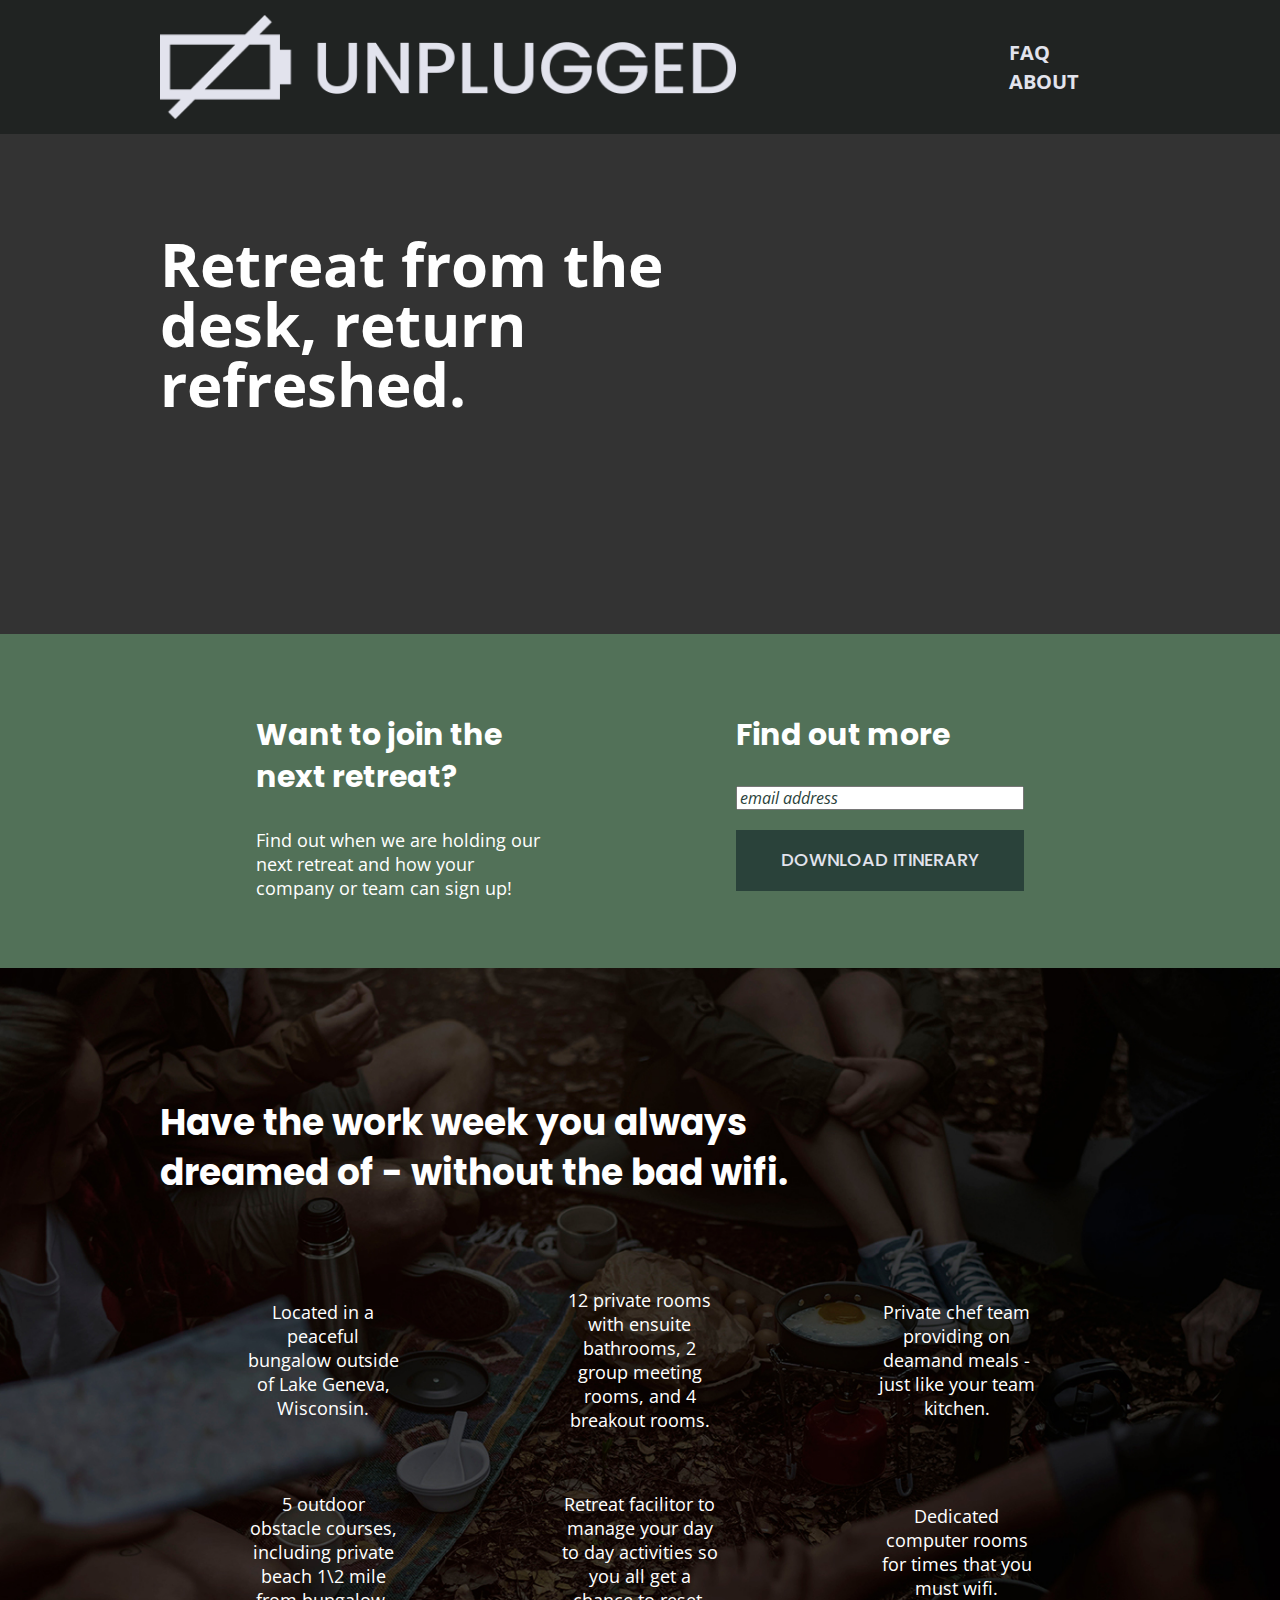
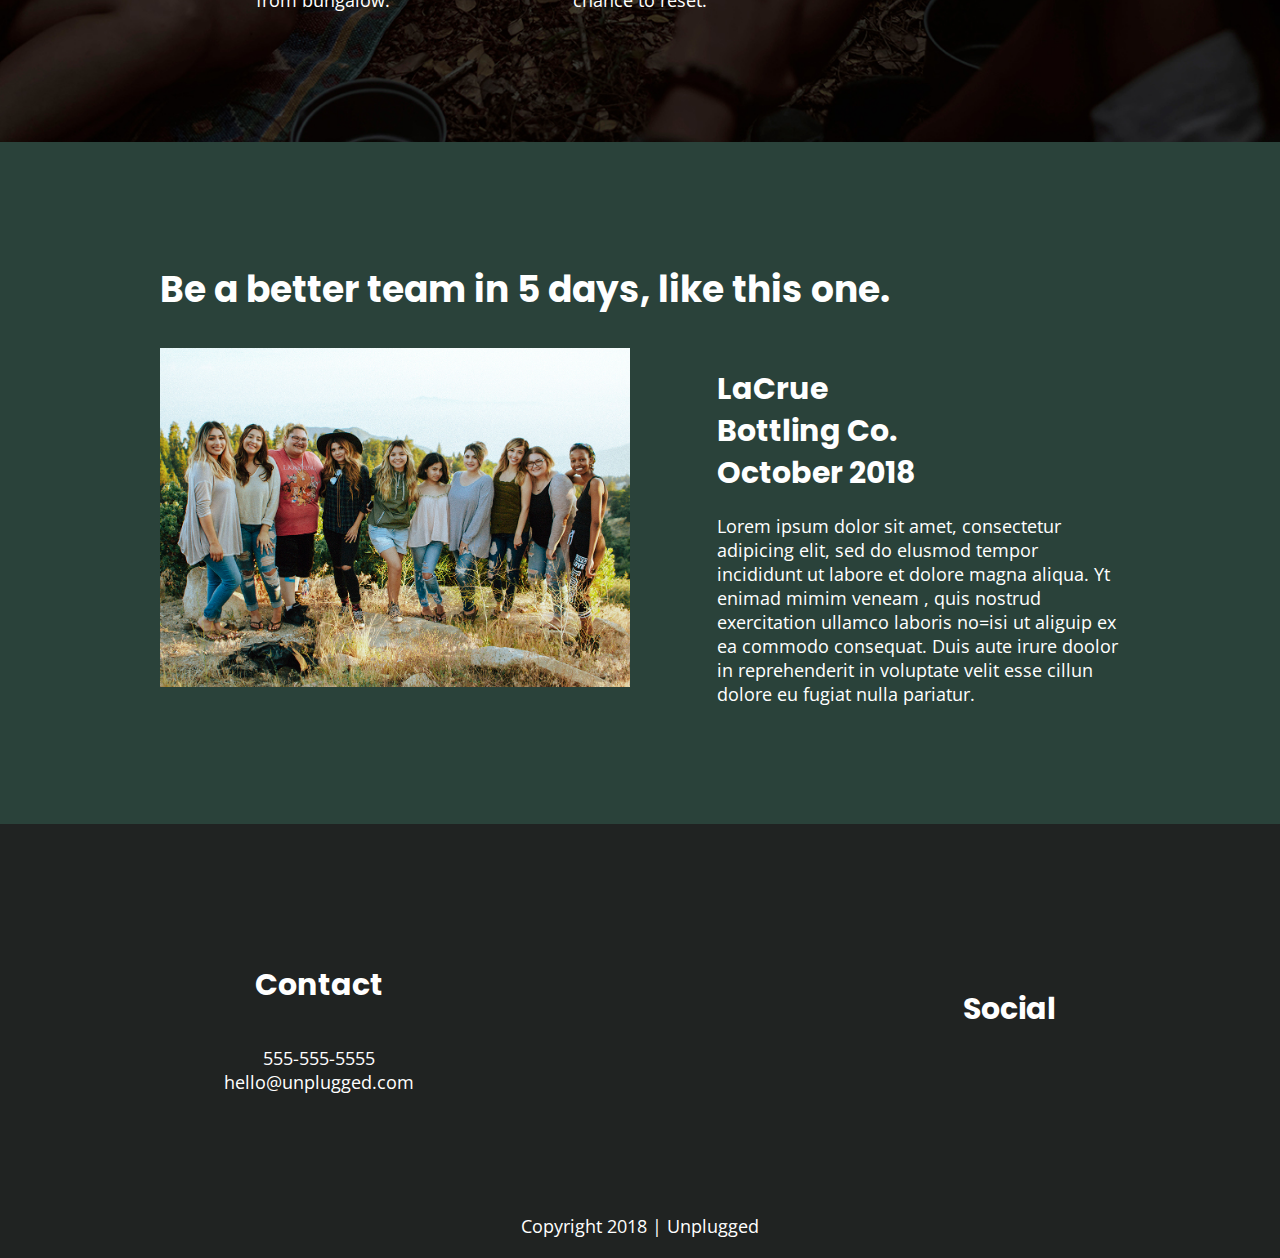
==== commit 2dbbca39: "final edit" ====
--- a/index.html
+++ b/index.html
@@ -16,6 +16,9 @@
   <link rel="stylesheet" href="css/main.css">
   <!-- Google Fonts -->
   <link href="https://fonts.googleapis.com/css?family=Open+Sans:400,700|Poppins:500,700" rel="stylesheet">
+  <link rel="stylesheet" href="https://use.fontawesome.com/releases/v5.8.1/css/all.css" integrity="sha384-50oBUHEmvpQ+1lW4y57PTFmhCaXp0ML5d60M1M7uH2+nqUivzIebhndOJK28anvf" crossorigin="anonymous">
+
+
 </head>
 
 <body>
@@ -27,9 +30,11 @@
 
   <header>
     <div class="content-wrapper">
+      <figure>
       <a href="#">
-        <img src="" alt="unplugged logo">
+        <img src="img/unpluggedlogo.png" alt="unplugged logo">
       </a>
+    </figure>
       <div class="header-divider"></div>
       <nav>
         <ul>
@@ -69,27 +74,39 @@
         <h2>Have the work week you always dreamed of - without the bad wifi.</h2>
           <div class="features-items">
             <article>  
-                <p class="fontawesome-icon"></p>
+                <p class="fontawesome-icon">
+                  <i class="fas fa-campground"></i>
+                </p>
                 <p class="features-item-description">Located in a peaceful bungalow outside of Lake Geneva, Wisconsin.</p>
             </article>
             <article>
-                  <p class="fontawesome-icon"></p>
+                  <p class="fontawesome-icon">
+                    <i class="fas fa-bed"></i>
+                  </p>
                    <p class="features-item-description">12 private rooms with ensuite bathrooms, 2 group meeting rooms, and 4 breakout rooms.</p>
             </article>
             <article>
-                <p class="fontawesome-icon"></p>
+                <p class="fontawesome-icon">
+                  <i class="fas fa-utensils"></i>
+                </p>
                 <p class="features-item-description">Private chef team providing on deamand meals - just like your team kitchen.</p>
             </article>
             <article>
-                 <p class="fontawesome-icon"></p>
+                 <p class="fontawesome-icon">
+                  <i class="fas fa-shoe-prints"></i>
+                 </p>
                  <p class="features-item-description">5 outdoor obstacle courses, including private beach 1\2 mile from bungalow.</p>
             </article>
             <article>
-                 <p class="fontawesome-icon"></p>
+                 <p class="fontawesome-icon">
+                  <i class="fas fa-smile"></i>
+                 </p>
                  <p class="features-item-description">Retreat facilitor to manage your day to day activities so you all get a chance to reset.</p>
             </article>
             <article>
-                  <p class="fontawesome-icon"></p>
+                  <p class="fontawesome-icon">
+                    <i class="fas fa-wifi"></i>
+                  </p>
                   <p class="features-item-description">Dedicated computer rooms for times that you must wifi.</p>
            </article>  
           </div>
@@ -127,13 +144,13 @@
           <h4>Social</h4>
           <div class="social-icons">
             <p>
-              <a href="https://www.facebook.com/Arnieb/" target="_blank"></a>
+              <a href="https://www.facebook.com/Arnieb/" target="_blank"><i class="fab fa-facebook"></i></a>
             </p>
             <p>
-              <a href="https://twitter.com/Arnieb" target="_blank"></a>
+              <a href="https://twitter.com/Arnieb" target="_blank"><i class="fab fa-twitter"></i></a>
             </p>
             <p>
-              <a href="https://www.instagram.com/Arnieb/" target="_blank"></a>
+              <a href="https://www.instagram.com/Arnieb/" target="_blank"><i class="fab fa-instagram"></i></a>
             </p>
           </div>
         </div>
--- a/css/main.css
+++ b/css/main.css
@@ -95,14 +95,11 @@
     padding: 0.2em 0;
 }
 
-
-
-
  /* ==========================================================================
-   Author's custom styles
+                            Author's custom styles
    ========================================================================== */
 
-   /* General Styles */
+/* General Styles */
  
 html {
     font-size: 16px;
@@ -194,34 +191,59 @@
     flex-flow: row wrap;
     margin: 0;
   
-}  
+}
+
+header figure {
+    width: 60%;
+    display: flex;
+    justify-content: center;
+    align-items: center;
+    flex-flow: row wrap;
+}
 
 .header-divider {
+    background: #3a3a3a; 
     width: 100%;
     height: 1px;
     margin: 10px 0 20px 0;
 }
 
 header nav {
+  width: 60%;
+  font-size: 1.125em;
+  font-weight: 700;
+  text-transform: uppercase;
+  display: flex;
+  justify-content: space-around;
+  align-items: center;
+  flex-flow: row wrap;
+}
+
+/*header nav {
     display: flex;
     justify-content: space-around;
     align-items: center;
     flex-flow: row wrap;
-    width: 60%;
+    width: 60%;*/
 }
 header nav ul {
     display: flex;
     justify-content: space-around;
     width: 100%;
 }
+
+header nav ul li {
+  font-size: 1.125em;
+}
   
 footer {
-    flex-direction: column;
+    flex-direction: column;   
+    text-align: center;
 }
   
 footer p {
     margin: 0;
-    color: #FFFFFF;
+    
 }
   
 footer .content-wrapper {
@@ -243,47 +265,16 @@
     display: flex;
     justify-content: center;
     align-items: center;
-    color:#FFFFFF;
+   
 }
   
 footer .copyright {
     margin: 20px 0;
-    color:#FFFFFF;
-}
-
-aside .form {
-  margin-top: 30px;
-  
-
-}
- 
-aside .content-wrapper {
-  background-color: #527158;
-  
-}
-
-input[type=text] {
-  box-sizing: border-box;
-  width: 100%;
-  color: #2a423a;
-  font-style: italic;
-}
- 
-input[type=button] {
-  width: 100%;
-  padding: 20px 0;
-  margin-top: 20px;
-  background-color: #2a423a;
-  font-family: 'Poppins', Helvetica, Arial, sans-serif;
-  font-weight: 500;
-  font-size: 1.125em;
-  color: #e2e3ed;
-  border: none;
-  text-align: center;
-  text-transform: uppercase;
-}
-  
-  /* -------------------- Mobile Styles - Homepage -------------------- */
+}
+
+
+  
+/* -------------------- Mobile Styles - Homepage -------------------- */
 
 /* Hero Area */
 
@@ -301,17 +292,50 @@
     flex-flow: row wrap;
     background: url('../img/hero.jpg') center no-repeat #333;
     background-size: cover;
-  }
-  
-  
- aside {
-    display: flex;
-    justify-content: center;
-    align-items: center;
-    flex-flow: row wrap;
-  }
-  
-  /* Features */
+    min-height: 500px;
+}
+  
+  
+aside {
+    display: flex;
+    justify-content: center;
+    align-items: center;
+    flex-flow: row wrap;
+}
+
+aside .form {
+      margin-top: 30px;
+  
+    
+}
+     
+aside .content-wrapper {
+      background-color: #527158;
+      
+}
+
+input[type=text] {
+      box-sizing: border-box;
+      width: 100%;
+      color: #2a423a;
+      font-style: italic;
+}
+     
+input[type=button] {
+      width: 100%;
+      padding: 20px 0;
+      margin-top: 20px;
+      background-color: #2a423a;
+      font-family: 'Poppins', Helvetica, Arial, sans-serif;
+      font-weight: 500;
+      font-size: 1.125em;
+      color: #e2e3ed;
+      border: none;
+      text-align: center;
+      text-transform: uppercase;
+}
+
+ /* Features */
   
 .features {
     display: flex;
@@ -319,57 +343,82 @@
     flex-flow: row wrap;
     background: url('../img/raw.jpg') center no-repeat #333;
     background-size: cover;
-  }
+
+}
   
 .features h2 {
     margin-bottom: 60px;
-  }
+}
   
 .features article {
     width: 55%;
     margin: 30px 0;
     
-  }
+}
   
 .features .features-items {
     display: flex;
     justify-content: center;
     align-items: center;
     flex-flow: row wrap;
-  }
+}
   
 .features p {
     margin: 0;
-  }
-  
-  /* Reviews */
-  
-.reviews {
-    display: flex;
-    justify-content: space-between;
+    text-align: center;
+}
+
+.features i {
+    font-size: 3.75em;
+          margin-bottom: 40px;
+}
+  
+ /* Reviews */
+
+ .reviews {
+    display: flex;
+    justify-content: center;
     flex-flow: row wrap;
     background-color: #2A423A;
 
-  }
+}
   
 .reviews h2 {
     margin-bottom: 40px;
-    color: #fff;
-  
-  }
+    line-height: 1;
+  
+}
   
 .reviews h3 {
     width: 55%;
-    margin: 20px 0;
-    color: #fff;
-  }
-
-
-  
-  /* ==========================================================================
-     About Page
-     ========================================================================== */
-  
+    margin: 20px 0; 
+}
+
+/* ==========================================================================
+                                About Page
+========================================================================== */
+  
+.mission {
+      background-color: #527158;
+      display: flex;
+      justify-content: center;
+      align-items: center;
+      flex-flow: row wrap;
+}
+    
+.contact-section {
+      background-color: #2a423a;
+      display: flex;
+      justify-content: center;
+      align-items: center;
+      flex-flow: row wrap;
+}
+    
+.contact-content p {
+      margin: 0;
+}
+    
+/*
 .mission {
     display: flex;
     justify-content: center;
@@ -388,32 +437,55 @@
     margin: 0;
   }
 
+  .map figure {
+    width: 100%;
+    height: 0; 
+    padding-bottom: 125%; 
+    overflow: hidden;
+    position: relative;
+}
+ 
+.map iframe {
+    width: 100%;
+    height: 100%;
+    position: absolute; 
+    top: 0; 
+    left: 0; 
+}
+
 /* ==========================================================================
-   FAQ Page
-   ========================================================================== */
+                              FAQ Page
+========================================================================== */
 
 .faq {
-    display: flex;
-    justify-content: center;
-    align-items: center;
-    flex-flow: row wrap;
-  }
-  
-  .faq .content-wrapper {
+    background-color: #527158;
+    display: flex;
+    justify-content: center;
+    align-items: center;
+    flex-flow: row wrap;
+}
+  
+.faq .content-wrapper {
     margin: 50px 0 0 0;
     display: flex;
     justify-content: center;
     align-items: center;
     flex-flow: row wrap;
-  }
+}
   
 .faq h2 {
     margin-bottom: 40px;
-  }
+    line-height: 1;
+}
   
 .faq-content {
     margin-bottom: 50px;
-  }
+}
+  
+.faq-content h4 {
+    line-height: 1.333;
+    font-weight: 700;
+}
 
  /* ==========================================================================
    Helper classes
@@ -502,108 +574,149 @@
    Modify as content requires.
    ========================================================================== */
 
-   @media only screen and (min-width:768px) {
-    /*Tablet styles here*/
-  
-    /* General styles */
-    .content-wrapper {
-      max-width: 640px;
-      margin: 100px 0;
-    }
-  
-    /* Header */
-    header {
-      justify-content: space-around;
-    }
-  
-    header .content-wrapper {
-      width: 100%;
-      justify-content: space-between;
-    }
-  
-    header nav {
-      width: 20%;
-    }
-  
-    header nav ul {
-      justify-content: space-between;
-    }
-  
-    .header-divider {
-      display: none;
-    }
-    /* Hero Area */
-  
-    /* Aside */
-
-    aside {
-      background-color: #527158;
-
-  }
-
-    aside .content-wrapper {
-      margin: 50px 0;
-      display: flex;
-      justify-content: space-between;
-      flex-flow: row wrap;
-     
-    }
-  
-    aside .content-wrapper .form-description,
-    aside .content-wrapper .form {
-      width: 35%;
-      margin: 0;
-      
-    }
-  
-    /* Features */
-    .features article {
-      display: flex;
-      justify-content: center;
-      align-items: center;
-      flex-flow: column wrap;
-      flex-basis: 50%;
-    }
+@media only screen and (min-width:768px) {
+  
+  
+/* General styles */
+
+.content-wrapper {
+   max-width: 640px;
+   margin: 100px 0;
+}
+  
+/* Header */
+header {
+   justify-content: space-around;
+}
+  
+header .content-wrapper {
+   width: 100%;
+   justify-content: space-between;
+}
+  
+header nav {
+   width: 20%;
+}
+  
+header nav ul {
+   justify-content: space-between;
+}
+  
+.header-divider {
+   display: none;
+}
+
+/* Hero Area */
+  
+.hero-area h1 {
+   font-size: 3em;
+   line-height: 1;
+   margin: 0;
+}
+
+/* Aside */
+
+aside {
+   background-color: #527158;
+
+}
+
+aside .content-wrapper {
+   margin: 50px 0;
+   display: flex;
+   justify-content: space-between;
+   flex-flow: row wrap;
+     
+}
+  
+aside .content-wrapper .form-description,
+aside .content-wrapper .form {
+    width: 35%;
+    margin: 0;
+      
+}
+  
+/* Features */
+
+.features article {
+    display: flex;
+    justify-content: center;
+    align-items: center;
+    flex-flow: column wrap;
+    flex-basis: 50%;
+}
     
-    .features .features-item-description {
-      width: 50%;
-    }
-  
-    /* Reviews */
-    .reviews article {
-      display: flex;
-      justify-content: space-between;
-    }
-  
-    .reviews article div {
-      width: 49%;
-    }
-  
-    /* Footer */
-    footer .content-wrapper {
+.features .features-item-description {
+    width: 50%;
+}
+  
+/* Reviews */
+
+.reviews article {
+    display: flex;
+    justify-content: space-between;
+}
+
+.reviews h2 {
+    width: 90%;
+}
+  
+.reviews article figure,
+.reviews article div {
+     width: 49%;
+}
+  
+/* Footer */
+
+footer .content-wrapper {
       width: 65%;
       margin: 100px 0;
-    }
-  
-    .footer-content {
+}
+  
+.footer-content {
       display: flex;
       justify-content: space-between;
       align-items: center;
-    }
-  
-    footer .contact {
+}
+  
+footer .contact {
       margin-bottom: 0;
-    }
-  
-    footer .copyright {
+}
+  
+footer .copyright {
       width: 100%;
-    }
-  
-    /* ==========================================================================
-     About Page
-     ========================================================================== */
-  
-    .mission-content {
+}
+  
+/* ==========================================================================
+                            About Page
+========================================================================== */
+  
+.mission-content {
+      display: flex;
+      justify-content: space-between;
+      align-items: center;
+}
+  
+.mission-content p {
+      width: 40%;
+}
+  
+.contact-section .content-wrapper h2 {
+      width: 80%;
+}
+  
+.contact-content {
+      display: flex;
+      justify-content: space-between;
+      align-items: flex-start;
+}
+  
+.contact-content h4 {
+      font-size: 1.5em;
+}
+  
+
+ /*   .mission-content {================================================================
       display: flex;
       justify-content: space-between;
       align-items: center;
@@ -622,12 +735,50 @@
       justify-content: space-between;
       align-items: flex-start;
     }
-  
-    /* ==========================================================================
-     FAQ Page
-     ========================================================================== */
-  
-    .faq .content-wrapper {
+
+    .map figure {
+      width: 45%;
+      height: 0; 
+      padding-bottom: 45%; 
+      overflow: hidden;
+      position: relative;
+  }
+
+    .map iframe {
+      width: 100%;
+      height: 100%;
+      position: absolute; 
+      top: 0; 
+      left: 0; 
+  }
+ 
+  
+/* ==========================================================================
+                             FAQ Page
+========================================================================== */
+  
+.faq .content-wrapper {
+      justify-content: space-between;
+}
+  
+.faq-content {
+      flex-basis: 40%;
+}
+  
+.faq h2 {
+      width: 100%;
+}
+  
+.faq h4,
+.faq p {
+      font-size: .875em;
+      line-height: 1.125;
+}
+  
+
+
+
+   /*  .faq .content-wrapper {================================================
       justify-content: space-between;
     }
   
@@ -638,8 +789,13 @@
     .faq h2 {
       width: 100%;
     }
-  }
-
+  
+    .faq h4,
+    .faq p {
+        font-size: .875em;
+        line-height: 1.125;
+    }
+  -------------------------------------------------------------------------------
 @media only screen and (min-width: 1200px) {  
 /*Desktop styles here */  
 
@@ -653,55 +809,176 @@
       width: 70%;
 }
      
-        /* Aside */
+/* Aside */
 aside .content-wrapper {
-            justify-content:
+      justify-content:
+}
+     
+aside .content-wrapper .form-description,
+aside .content-wrapper .form {
+      width: 30%;
+}
+     
+/* Features */
+
+.features h2 {
+      width: 70%;
+}
+     
+.features article {
+      flex-basis: 33%;
+}
+     
+/* Reviews */ 
+.reviews article div {
+      width: 50%;
+}
+
+        
+     
+/* ==========================================================================
+                              About Page
+========================================================================== */
+.mission h2,
+.contact-section .content-wrapper h2 {
+      width: 100%;
+}
+     
+.contact-section .content-wrapper h2 {
+      margin-bottom: 100%;
+}
+
+.map figure {
+      width: 450%;
+      height: 0; 
+      padding-bottom: 40%; 
+      overflow: hidden;
+      position: relative;
+}
+
+.map iframe {
+      width: 100%;
+      height: 100%;
+      position: absolute; 
+      top: 0; 
+      left: 0; 
+}
+     
+     
+/* ==========================================================================
+                            FAQ Page
+========================================================================== */
+
+.faq .content-wrapper {
+     justify-content: space-between;
+}
+    
+.faq-content {
+      flex-basis: 40%;
+}
+    
+.faq h2 {
+      width: 100%;
+}
+    
+.faq h4,
+.faq p {
+      font-size: .875em;
+      line-height: 1.125;
+}
+    
+ @media only screen and (min-width:1200px) {
+
+      
+.content-wrapper {
+      max-width: 960px;
+}
+      
+h2 {
+      font-size: 2.25em;
+}
+      
+h3,
+h4 {
+      font-size: 1.875em;
+}
+      
+p {
+      font-size: 1.125em;
+      line-height: 1.333;
+}
+
+/* Hero */
+.hero-area h1 {
+      font-size: 3.75em;
+      width: 60%;
+}
+      
+/* Aside */
+aside .content-wrapper {
+      justify-content: space-around;
+}
+      
+aside .content-wrapper .form-description,
+aside .content-wrapper .form {
+      width: 30%;
+}
+      
+.form-description p {
+      font-size: 1.125em;
+}
+      
+/* Features */
+      
+.features h2 {
+      width: 70%;
+}
+      
+.features article {
+      flex-basis: 33%;
+}
+        
+/* Reviews */
+.reviews article div {
+      width: 42%;
+}
+ /* ==========================================================================
+                                About Page
+========================================================================== */
+      
+.mission h2,
+.contact-section .content-wrapper h2 {
+      width: 100%;
+      font-size: 3em;
+}
+      
+.contact-section .content-wrapper h2 {
+      margin-bottom: 40px;
+}
+      
+.contact-content h4 {
+      font-size: 1.875em;
+}
+      
+/* ==========================================================================
+                                 FAQ Page
+========================================================================== */
+        
+.faq h2 {
+      width: 100%;
+      font-size: 3em;
+}
+      
+        
+.faq-content {
+      flex-basis: 35%;
         }
-     
-        aside .content-wrapper .form-description,
-        aside .content-wrapper .form {
-            width: 30%;
-        }
-     
-        /* Features */
-        .features h2 {
-            width: 70%;
-        }
-     
-        .features article {
-            flex-basis: 33%;
-        }
-     
-        /* Reviews */ 
-        .reviews article div {
-            width: 50%;
-        }
-     
-    /* ==========================================================================
-       About Page
-       ========================================================================== */
-        .mission h2,
-        .contact-section .content-wrapper h2 {
-            width: 100%;
-        }
-     
-        .contact-section .content-wrapper h2 {
-            margin-bottom: 100%;
-        }
-     
-     
-    /* ==========================================================================
-       FAQ Page
-       ========================================================================== */
-        .faq h2 {
-            width: 100%;
-        }
-     
-        .faq-content {
-            flex-basis: 50%;
-        }
-     
-    }
+          
+.faq h4,.faq p {
+      font-size: 1.125em;
+      line-height: 1;
+}
+      
 
 @media print,
        (-webkit-min-device-pixel-ratio: 1.25),
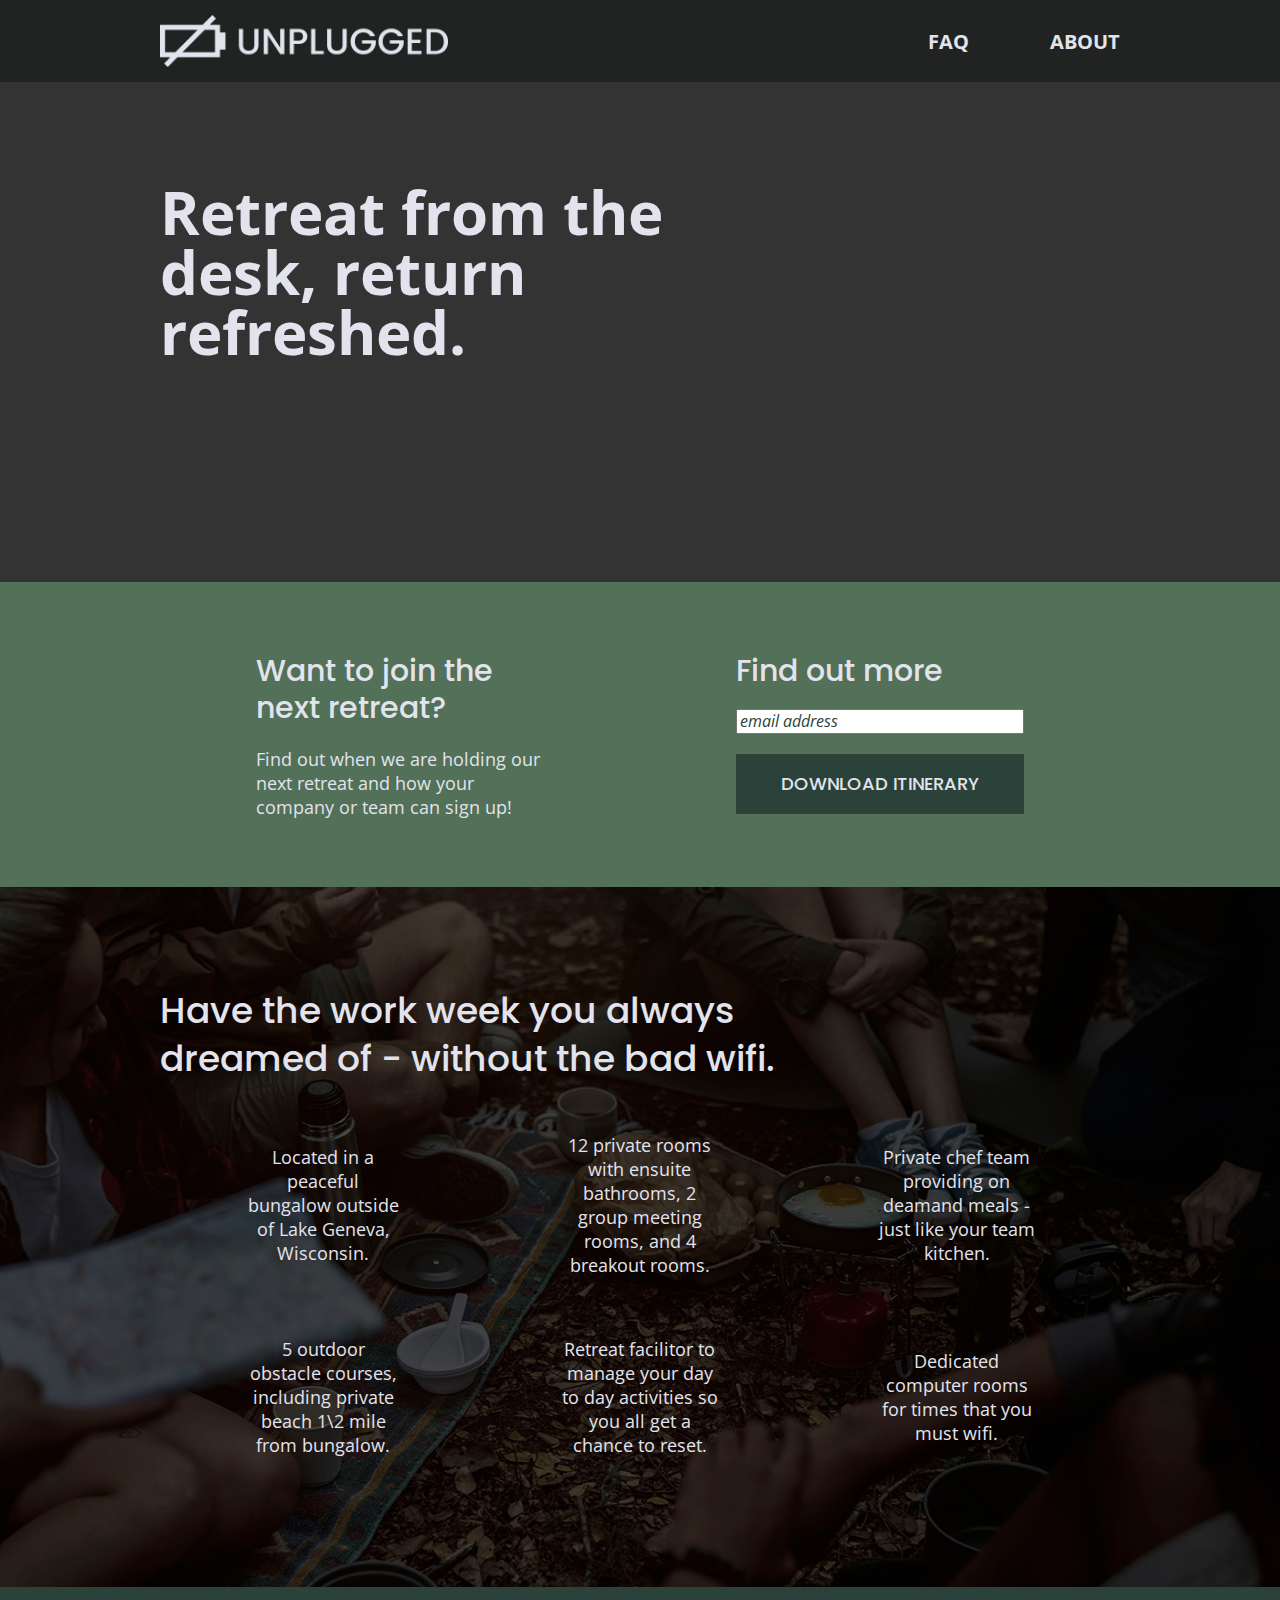
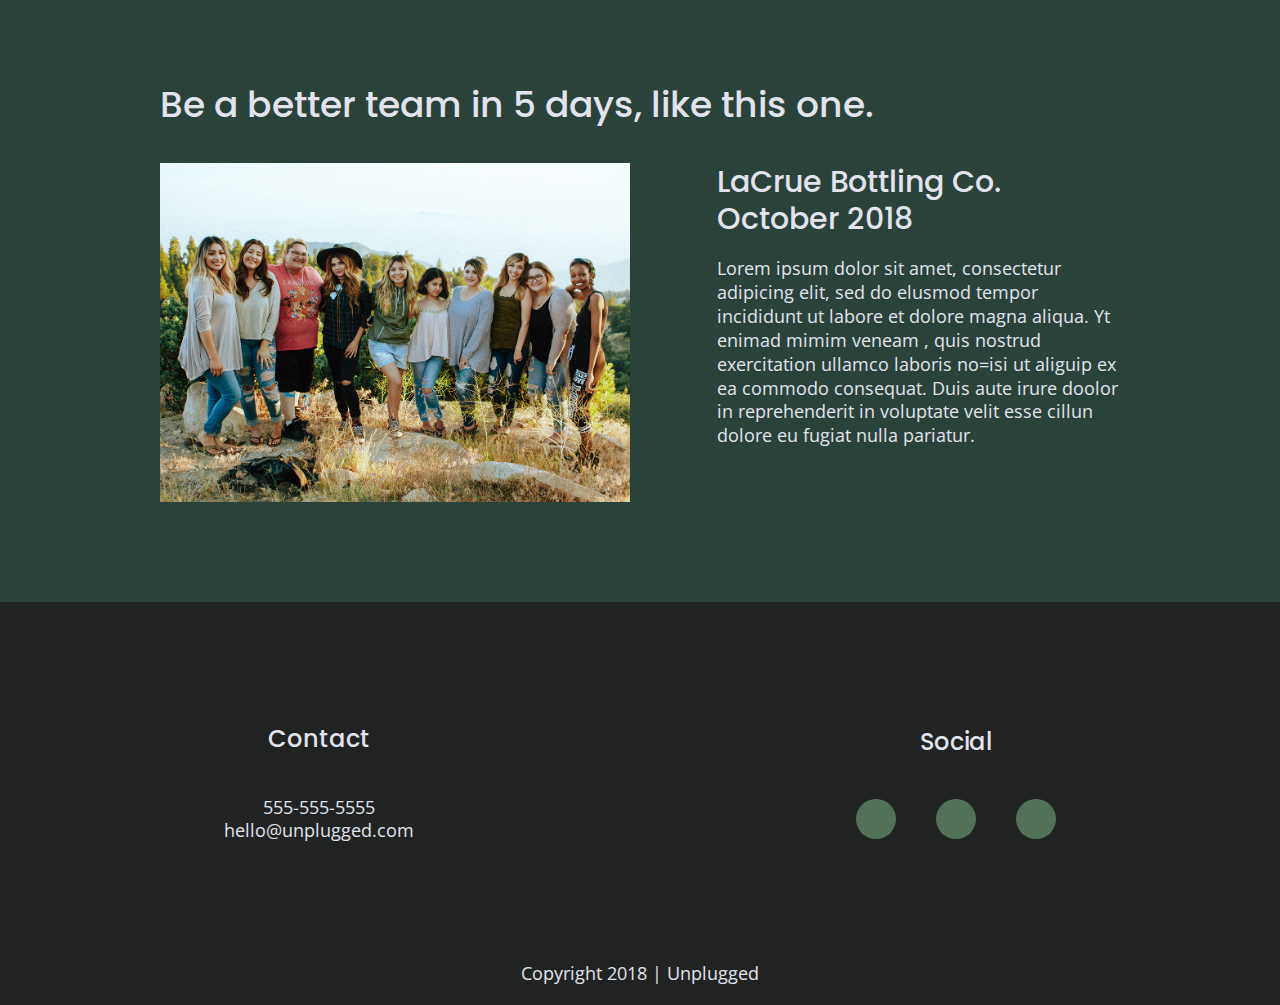
==== commit b517bca8: "final2" ====
--- a/index.html
+++ b/index.html
@@ -17,7 +17,6 @@
   <!-- Google Fonts -->
   <link href="https://fonts.googleapis.com/css?family=Open+Sans:400,700|Poppins:500,700" rel="stylesheet">
   <link rel="stylesheet" href="https://use.fontawesome.com/releases/v5.8.1/css/all.css" integrity="sha384-50oBUHEmvpQ+1lW4y57PTFmhCaXp0ML5d60M1M7uH2+nqUivzIebhndOJK28anvf" crossorigin="anonymous">
-
 
 </head>
 
@@ -46,6 +45,7 @@
   </header>
   
   <main>
+    
     <section class="hero-area">
         
       <div class="content-wrapper">
--- a/css/main.css
+++ b/css/main.css
@@ -12,7 +12,7 @@
    Base styles: opinionated defaults
    ========================================================================== */
 
-   html {
+html {
     color: #222;
     font-size: 1em;
     line-height: 1.4;
@@ -81,7 +81,7 @@
  */
 
 textarea {
-    resize: vertical;
+      resize: vertical;
 }
 
 /* ==========================================================================
@@ -89,10 +89,10 @@
    ========================================================================== */
 
 .browserupgrade {
-    margin: 0.2em 0;
-    background: #ccc;
-    color: #000;
-    padding: 0.2em 0;
+      margin: 0.2em 0;
+      background: #ccc;
+      color: #000;
+      padding: 0.2em 0;
 }
 
  /* ==========================================================================
@@ -102,216 +102,209 @@
 /* General Styles */
  
 html {
-    font-size: 16px;
+      font-size: 16px;
 }
  
 body {
-  font-family: 'Open Sans', sans-serif;
-  font-size: 1em;
-  text-align: left;
- 
+      font-family: 'Open Sans', sans-serif;
+      font-size: 1em;
+      text-align: left;
+      color: #e2e3ed;
 }
 
 ul, 
 ol {
-  list-style-type: none;
+      list-style-type: none;
+      margin: 0;
+      padding: 0;
  
 }
  
 a {
-  color: #e2e3ed;
-  text-decoration: none;
+      color: #e2e3ed;
+      text-decoration: none;
 }
  
 h2 {
-  font-family: 'Poppins', sans-serif;
-  font-size: 2.25em;
-  color: #fff;
-  
-}
- 
-h1 {
-  color:#fff;
+      font-family: 'Poppins', sans-serif;
+      font-size: 2.25em;
+      font-weight: 500;
+      margin: 0; 
 }
 
 h3, 
 h4 {
-     font-family: 'Poppins', sans-serif;
-     font-size: 1.875em;
-     color: #FFFFFF;
+      font-family: 'Poppins', sans-serif;
+      font-size: 1.875em;
+      font-weight: 500;
+      margin: 20px 0;
 }
  
 p {
-  font-size: 1.125em;
-  line-height: 30px;
-  color: #fff;
-	
-}
-  
+      font-size: .875em;
+      line-height: 23px;
+      	
+}
+ 
 address {
-  font-style: normal;
- 
+      font-style: normal;
 }
  
 .contact-wrapper {
-    width: 90%;
-    margin: 50px 0;
-}
+      width: 90%;
+      margin: 50px 0;
+}
+
 
 img { 
-	width: 100%;
+	  width: 100%;
 }
  
 figure {
-        margin: 0;
+      margin: 0;
 }
 
 /*---------base-header----footer---styles--------*/
 
 header, 
 footer{
-    display: flex;
-    justify-content: center;
-    align-items: center;
-    flex-flow: row wrap;
-    background-color: #202322;
-}
-
+      display: flex;
+      justify-content: center;
+      align-items: center;
+      flex-flow: row wrap;
+      background-color: #202322;
+}
 
 header {
-    padding: 15px 0;
-    color: #202322;
-}
-
+      padding: 15px 0;
+}
 
 header .content-wrapper {
-    display: flex;
-    justify-content: center;
-    align-items: center;
-    flex-flow: row wrap;
-    margin: 0;
+      display: flex;
+      justify-content: center;
+      align-items: center;
+      flex-flow: row wrap;
+      margin: 0;
   
 }
 
 header figure {
-    width: 60%;
-    display: flex;
-    justify-content: center;
-    align-items: center;
-    flex-flow: row wrap;
+      width: 60%;
+      display: flex;
+      justify-content: center;
+      align-items: center;
+      flex-flow: row wrap;
 }
 
 .header-divider {
-    background: #3a3a3a; 
-    width: 100%;
-    height: 1px;
-    margin: 10px 0 20px 0;
+      background: #3a3a3a; 
+      width: 100%;
+      height: 1px;
+      margin: 10px 0 20px 0;
 }
 
 header nav {
-  width: 60%;
-  font-size: 1.125em;
-  font-weight: 700;
-  text-transform: uppercase;
-  display: flex;
-  justify-content: space-around;
-  align-items: center;
-  flex-flow: row wrap;
-}
-
-/*header nav {
-    display: flex;
-    justify-content: space-around;
-    align-items: center;
-    flex-flow: row wrap;
-    width: 60%;*/
-}
+      width: 60%;
+      font-size: 1.125em;
+      font-weight: 700;
+      text-transform: uppercase;
+      display: flex;
+      justify-content: space-around;
+      align-items: center;
+      flex-flow: row wrap;
+}
+
 header nav ul {
-    display: flex;
-    justify-content: space-around;
-    width: 100%;
+      display: flex;
+      justify-content: space-around;
+      width: 100%;
 }
 
 header nav ul li {
-  font-size: 1.125em;
+      font-size: 1.125em;
 }
   
 footer {
-    flex-direction: column;   
-    text-align: center;
+      flex-direction: column;   
+      text-align: center;
 }
   
 footer p {
-    margin: 0;
+      margin: 0;
     
 }
   
 footer .content-wrapper {
-    width: 55%;
-    margin: 50px 0;
+      width: 55%;
+      margin: 50px 0;
 }
   
 footer .contact {
-    margin-bottom: 50px;
+      margin-bottom: 50px;
   }
   
 footer .social-icons {
-    display: flex;
-    justify-content: space-around;
-    align-items: center;
+      display: flex; 
+      justify-content: space-around;
+      align-items: center;
 }
   
 footer .social-icons p {
-    display: flex;
-    justify-content: center;
-    align-items: center;
-   
+      display: flex;
+      justify-content: center;
+      align-items: center;
+      background-color: #527158;
+      border-radius: 50%;
+      width: 40px;
+      height: 40px;  
+}
+
+footer .social-icons p i {
+      font-size: 1.3125em;
 }
   
 footer .copyright {
-    margin: 20px 0;
-}
-
-
-  
+      margin: 20px 0;
+}
+
 /* -------------------- Mobile Styles - Homepage -------------------- */
 
 /* Hero Area */
-
+/*
 header figure {
-  width: 60%;
-  display: flex;
-  justify-content: center;
-  align-items: center;
-  flex-flow: row wrap;
-}
+      width: 60%;
+      display: flex;
+      justify-content: center;
+      align-items: center; 
+      flex-flow: row wrap;
+}*/
 
 .hero-area {
-    display: flex;
-    justify-content: center;
-    flex-flow: row wrap;
-    background: url('../img/hero.jpg') center no-repeat #333;
-    background-size: cover;
-    min-height: 500px;
-}
-  
+      display: flex;
+      justify-content: center;
+      flex-flow: row wrap;
+      background: url('../img/hero.jpg') center no-repeat #333;
+      background-size: cover;
+      background-position: center;
+      min-height: 500px;
+}
+
+.hero-area h1 {
+      font-size: 2.25em;
+}
+
+/* Aside */
   
 aside {
-    display: flex;
-    justify-content: center;
-    align-items: center;
-    flex-flow: row wrap;
+      background-color: #527158;
+      display: flex;
+      justify-content: center;
+      align-items: center;
+      flex-flow: row wrap;
 }
 
 aside .form {
-      margin-top: 30px;
-  
-    
-}
-     
-aside .content-wrapper {
-      background-color: #527158;
-      
+      margin-top: 30px; 
 }
 
 input[type=text] {
@@ -338,60 +331,57 @@
  /* Features */
   
 .features {
-    display: flex;
-    justify-content: center;
-    flex-flow: row wrap;
-    background: url('../img/raw.jpg') center no-repeat #333;
-    background-size: cover;
-
+      display: flex;
+      justify-content: center;
+      flex-flow: row wrap;
+      background: url('../img/raw.jpg') center no-repeat #333;
+      background-size: cover;
 }
   
 .features h2 {
-    margin-bottom: 60px;
+      margin-bottom: 60px;
 }
   
 .features article {
-    width: 55%;
-    margin: 30px 0;
+      width: 55%;
+      margin: 30px 0;
     
 }
   
 .features .features-items {
-    display: flex;
-    justify-content: center;
-    align-items: center;
-    flex-flow: row wrap;
+      display: flex;
+      justify-content: center;
+      align-items: center;
+      flex-flow: row wrap;
 }
   
 .features p {
-    margin: 0;
-    text-align: center;
+      margin: 0;
+      text-align: center;
 }
 
 .features i {
-    font-size: 3.75em;
-          margin-bottom: 40px;
+      font-size: 3.75em;
+      margin-bottom: 40px;
 }
   
  /* Reviews */
 
  .reviews {
-    display: flex;
-    justify-content: center;
-    flex-flow: row wrap;
-    background-color: #2A423A;
-
+      display: flex;
+      justify-content: center;
+      flex-flow: row wrap;
+      background-color: #2A423A;
 }
   
 .reviews h2 {
-    margin-bottom: 40px;
-    line-height: 1;
-  
+      margin-bottom: 40px;
+      line-height: 1;  
 }
   
 .reviews h3 {
-    width: 55%;
-    margin: 20px 0; 
+      width: 55%;
+      margin: 20px 0; 
 }
 
 /* ==========================================================================
@@ -405,86 +395,67 @@
       align-items: center;
       flex-flow: row wrap;
 }
-    
-.contact-section {
-      background-color: #2a423a;
-      display: flex;
-      justify-content: center;
-      align-items: center;
-      flex-flow: row wrap;
-}
-    
-.contact-content p {
-      margin: 0;
-}
-    
-/*
-.mission {
-    display: flex;
-    justify-content: center;
-    align-items: center;
-    flex-flow: row wrap;
-  }
-  
-.contact-section {
-    display: flex;
-    justify-content: center;
-    align-items: center;
-    flex-flow: row wrap;
-  }
-  
-.contact-content p {
-    margin: 0;
-  }
-
-  .map figure {
+
+.map figure {
     width: 100%;
     height: 0; 
-    padding-bottom: 125%; 
+    padding-bottom: 80%; 
     overflow: hidden;
     position: relative;
-}
- 
-.map iframe {
+  }
+  
+  .map iframe {
     width: 100%;
     height: 100%;
     position: absolute; 
     top: 0; 
     left: 0; 
-}
-
+  }
+
+.contact-section {
+      background-color: #2a423a;
+      display: flex;
+      justify-content: center;
+      align-items: center;
+      flex-flow: row wrap;
+}
+    
+.contact-content p {
+      margin: 0;
+}
+    
 /* ==========================================================================
                               FAQ Page
 ========================================================================== */
 
 .faq {
-    background-color: #527158;
-    display: flex;
-    justify-content: center;
-    align-items: center;
-    flex-flow: row wrap;
+      background-color: #527158;
+      display: flex;
+      justify-content: center;
+      align-items: center;
+      flex-flow: row wrap;
 }
   
 .faq .content-wrapper {
-    margin: 50px 0 0 0;
-    display: flex;
-    justify-content: center;
-    align-items: center;
-    flex-flow: row wrap;
+      margin: 50px 0 0 0;
+      display: flex;
+      justify-content: center;
+      align-items: center;
+      flex-flow: row wrap;
 }
   
 .faq h2 {
-    margin-bottom: 40px;
-    line-height: 1;
+      margin-bottom: 40px;
+      line-height: 1;
 }
   
 .faq-content {
-    margin-bottom: 50px;
+      margin-bottom: 50px;
 }
   
 .faq-content h4 {
-    line-height: 1.333;
-    font-weight: 700;
+      line-height: 1.333;
+      font-weight: 700;
 }
 
  /* ==========================================================================
@@ -575,96 +546,117 @@
    ========================================================================== */
 
 @media only screen and (min-width:768px) {
-  
-  
+   
 /* General styles */
 
 .content-wrapper {
-   max-width: 640px;
-   margin: 100px 0;
-}
+      max-width: 640px;
+      margin: 100px 0;
+}
+
+h2 {
+      font-size: 2.25em;
+      line-height: 1.333;
+  }
+
+  h3 {
+      font-size: 1.5em;
+      line-height: 1.25;
+  }
   
 /* Header */
+
 header {
-   justify-content: space-around;
+      justify-content: space-around;
 }
   
 header .content-wrapper {
-   width: 100%;
-   justify-content: space-between;
-}
+      width: 100%;
+      justify-content: space-between;
+}
+
+header figure {
+      width: 30%;
+  }
   
 header nav {
-   width: 20%;
+      width: 20%;
 }
   
 header nav ul {
-   justify-content: space-between;
+      justify-content: space-between;
 }
   
 .header-divider {
-   display: none;
+      display: none;
 }
 
 /* Hero Area */
   
 .hero-area h1 {
-   font-size: 3em;
-   line-height: 1;
-   margin: 0;
+      font-size: 3em;
+      line-height: 1;
+      margin: 0;
 }
 
 /* Aside */
 
-aside {
-   background-color: #527158;
-
-}
-
 aside .content-wrapper {
-   margin: 50px 0;
-   display: flex;
-   justify-content: space-between;
-   flex-flow: row wrap;
-     
+      margin: 50px 0;
+      display: flex;
+      justify-content: space-between;
+      flex-flow: row wrap;   
 }
   
 aside .content-wrapper .form-description,
 aside .content-wrapper .form {
-    width: 35%;
-    margin: 0;
+      width: 35%;
+      margin: 0;
       
 }
   
 /* Features */
 
+.features h2 {
+      margin: 0 20px 20px 0;
+}
+
 .features article {
-    display: flex;
-    justify-content: center;
-    align-items: center;
-    flex-flow: column wrap;
-    flex-basis: 50%;
+      display: flex;
+      justify-content: center;
+      align-items: center;
+      flex-flow: column wrap;
+      flex-basis: 50%;
 }
     
 .features .features-item-description {
-    width: 50%;
+      width: 50%;      
+}
+
+.features i {
+      margin-bottom: 30px;
 }
   
 /* Reviews */
 
 .reviews article {
-    display: flex;
-    justify-content: space-between;
+      display: flex;
+      justify-content: space-between;
 }
 
 .reviews h2 {
-    width: 90%;
+      width: 90%;
 }
   
 .reviews article figure,
 .reviews article div {
-     width: 49%;
-}
+      width: 49%;
+}
+
+.reviews h3 {
+      width: 75%;
+      margin: 0;
+  }
   
 /* Footer */
 
@@ -673,15 +665,30 @@
       margin: 100px 0;
 }
   
-.footer-content {
+footer .footer-content {
       display: flex;
       justify-content: space-between;
       align-items: center;
+      flex-direction: row;
 }
   
 footer .contact {
       margin-bottom: 0;
 }
+
+footer h4 {
+      font-size: 1.5em;
+      margin-bottom: 40px;
+  }
+
+  footer p {
+      line-height: 1.285;
+  }
+
+  footer .social-icons {
+      width: 12.5em;
+      justify-content: space-between;
+  }
   
 footer .copyright {
       width: 100%;
@@ -700,6 +707,10 @@
 .mission-content p {
       width: 40%;
 }
+
+.map figure {
+      padding-bottom: 45.5%;
+}
   
 .contact-section .content-wrapper h2 {
       width: 80%;
@@ -714,44 +725,7 @@
 .contact-content h4 {
       font-size: 1.5em;
 }
-  
-
- /*   .mission-content {================================================================
-      display: flex;
-      justify-content: space-between;
-      align-items: center;
-    }
-  
-    .mission-content p {
-      width: 40%;
-    }
-  
-    .contact-section .content-wrapper h2 {
-      width: 80%;
-    }
-  
-    .contact-content {
-      display: flex;
-      justify-content: space-between;
-      align-items: flex-start;
-    }
-
-    .map figure {
-      width: 45%;
-      height: 0; 
-      padding-bottom: 45%; 
-      overflow: hidden;
-      position: relative;
-  }
-
-    .map iframe {
-      width: 100%;
-      height: 100%;
-      position: absolute; 
-      top: 0; 
-      left: 0; 
-  }
- 
+
   
 /* ==========================================================================
                              FAQ Page
@@ -775,27 +749,8 @@
       line-height: 1.125;
 }
   
-
-
-
-   /*  .faq .content-wrapper {================================================
-      justify-content: space-between;
-    }
-  
-    .faq-content {
-      flex-basis: 40%;
-    }
-  
-    .faq h2 {
-      width: 100%;
-    }
-  
-    .faq h4,
-    .faq p {
-        font-size: .875em;
-        line-height: 1.125;
-    }
-  -------------------------------------------------------------------------------
+}
+
 @media only screen and (min-width: 1200px) {  
 /*Desktop styles here */  
 
@@ -803,21 +758,40 @@
       max-width: 960px;
   
 }
+
+h2 {
+      font-size: 2.25em;
+}
+
+  h3,
+  h4 {
+      font-size: 1.875em;
+  }
+
+  p {
+      font-size: 1.125em;
+      line-height: 1.333;
+  }
      
-         /* Hero */
+/* Hero */
 .hero-area h1 {
       width: 70%;
+      font-size: 3.75em;
 }
      
 /* Aside */
 aside .content-wrapper {
-      justify-content:
+      justify-content: space-around;
 }
      
 aside .content-wrapper .form-description,
 aside .content-wrapper .form {
       width: 30%;
 }
+
+.form-description p {
+      font-size: 1.125em;
+}
      
 /* Features */
 
@@ -830,32 +804,30 @@
 }
      
 /* Reviews */ 
+
 .reviews article div {
-      width: 50%;
-}
-
-        
-     
+      width: 42%;
+}
+   
 /* ==========================================================================
                               About Page
 ========================================================================== */
+
+.map figure {
+      padding-bottom: 40%; 
+}
+
 .mission h2,
 .contact-section .content-wrapper h2 {
       width: 100%;
+      font-size: 3em;
 }
      
 .contact-section .content-wrapper h2 {
-      margin-bottom: 100%;
-}
-
-.map figure {
-      width: 450%;
-      height: 0; 
-      padding-bottom: 40%; 
-      overflow: hidden;
-      position: relative;
-}
-
+      margin-bottom: 40%;
+}
+
+/*
 .map iframe {
       width: 100%;
       height: 100%;
@@ -863,130 +835,28 @@
       top: 0; 
       left: 0; 
 }
-     
+     */
      
 /* ==========================================================================
                             FAQ Page
 ========================================================================== */
 
-.faq .content-wrapper {
-     justify-content: space-between;
-}
-    
+.faq h2 {
+     width: 100%;
+     font-size: 3em;
+}
+
 .faq-content {
-      flex-basis: 40%;
-}
-    
-.faq h2 {
-      width: 100%;
+      flex-basis: 35%;
 }
     
 .faq h4,
 .faq p {
-      font-size: .875em;
-      line-height: 1.125;
-}
-    
- @media only screen and (min-width:1200px) {
-
-      
-.content-wrapper {
-      max-width: 960px;
-}
-      
-h2 {
-      font-size: 2.25em;
-}
-      
-h3,
-h4 {
-      font-size: 1.875em;
-}
-      
-p {
-      font-size: 1.125em;
-      line-height: 1.333;
-}
-
-/* Hero */
-.hero-area h1 {
-      font-size: 3.75em;
-      width: 60%;
-}
-      
-/* Aside */
-aside .content-wrapper {
-      justify-content: space-around;
-}
-      
-aside .content-wrapper .form-description,
-aside .content-wrapper .form {
-      width: 30%;
-}
-      
-.form-description p {
-      font-size: 1.125em;
-}
-      
-/* Features */
-      
-.features h2 {
-      width: 70%;
-}
-      
-.features article {
-      flex-basis: 33%;
-}
-        
-/* Reviews */
-.reviews article div {
-      width: 42%;
-}
- /* ==========================================================================
-                                About Page
-========================================================================== */
-      
-.mission h2,
-.contact-section .content-wrapper h2 {
-      width: 100%;
-      font-size: 3em;
-}
-      
-.contact-section .content-wrapper h2 {
-      margin-bottom: 40px;
-}
-      
-.contact-content h4 {
-      font-size: 1.875em;
-}
-      
-/* ==========================================================================
-                                 FAQ Page
-========================================================================== */
-        
-.faq h2 {
-      width: 100%;
-      font-size: 3em;
-}
-      
-        
-.faq-content {
-      flex-basis: 35%;
-        }
-          
-.faq h4,.faq p {
       font-size: 1.125em;
       line-height: 1;
 }
-      
-
-@media print,
-       (-webkit-min-device-pixel-ratio: 1.25),
-       (min-resolution: 1.25dppx),
-       (min-resolution: 120dpi) {
-    /* Style adjustments for high resolution devices */
-}
-
+   
+}
  
 /* ==========================================================================
    Print styles.
